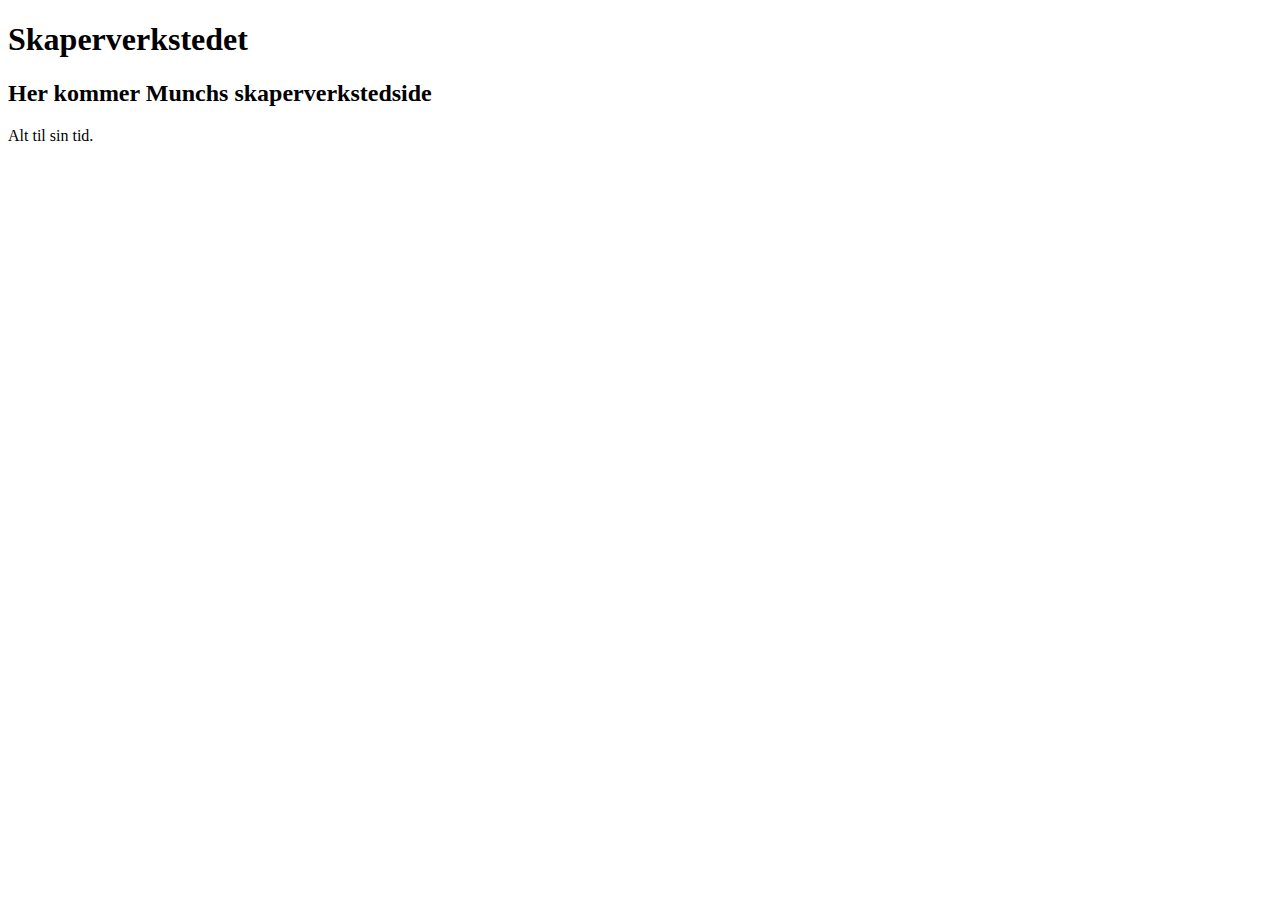
==== index.html @ 7d9f6070 "Minimal oppdatering." ====
<?xml version="1.0" encoding="utf-8"?>
<!DOCTYPE html PUBLIC "-//W3C//DTD XHTML 1.0 Strict//EN"
"http://www.w3.org/TR/xhtml1/DTD/xhtml1-strict.dtd">
<html xmlns="http://www.w3.org/1999/xhtml" lang="no" xml:lang="no">
<head>
<!-- 2019-11-04 Mon 08:31 -->
<meta http-equiv="Content-Type" content="text/html;charset=utf-8" />
<meta name="viewport" content="width=device-width, initial-scale=1" />
<title>Skaperverkstedet</title>
<meta name="generator" content="Org mode" />
<link rel="icon" type="image/x-icon" href="/favicon.ico">
<link rel="stylesheet" type="text/css" href="css/stylesheet.css">
<link href='https://fonts.googleapis.com/css?family=Open Sans' rel='stylesheet'>
<link href='https://fonts.googleapis.com/css?family=Source Code Pro' rel='stylesheet'>
<script type="text/javascript">
/*
@licstart  The following is the entire license notice for the
JavaScript code in this tag.

Copyright (C) 2012-2018 Free Software Foundation, Inc.

The JavaScript code in this tag is free software: you can
redistribute it and/or modify it under the terms of the GNU
General Public License (GNU GPL) as published by the Free Software
Foundation, either version 3 of the License, or (at your option)
any later version.  The code is distributed WITHOUT ANY WARRANTY;
without even the implied warranty of MERCHANTABILITY or FITNESS
FOR A PARTICULAR PURPOSE.  See the GNU GPL for more details.

As additional permission under GNU GPL version 3 section 7, you
may distribute non-source (e.g., minimized or compacted) forms of
that code without the copy of the GNU GPL normally required by
section 4, provided you include this license notice and a URL
through which recipients can access the Corresponding Source.


@licend  The above is the entire license notice
for the JavaScript code in this tag.
*/
<!--/*--><![CDATA[/*><!--*/
 function CodeHighlightOn(elem, id)
 {
   var target = document.getElementById(id);
   if(null != target) {
     elem.cacheClassElem = elem.className;
     elem.cacheClassTarget = target.className;
     target.className = "code-highlighted";
     elem.className   = "code-highlighted";
   }
 }
 function CodeHighlightOff(elem, id)
 {
   var target = document.getElementById(id);
   if(elem.cacheClassElem)
     elem.className = elem.cacheClassElem;
   if(elem.cacheClassTarget)
     target.className = elem.cacheClassTarget;
 }
/*]]>*///-->
</script>
</head>
<body>
<div id="content">
<h1 class="title">Skaperverkstedet</h1>
<div id="outline-container-orgeb3aad1" class="outline-2">
<h2 id="orgeb3aad1">Her kommer Munchs skaperverkstedside</h2>
<div class="outline-text-2" id="text-orgeb3aad1">
<p>
Alt til sin tid.
</p>
</div>
</div>
</div>
</body>
</html>
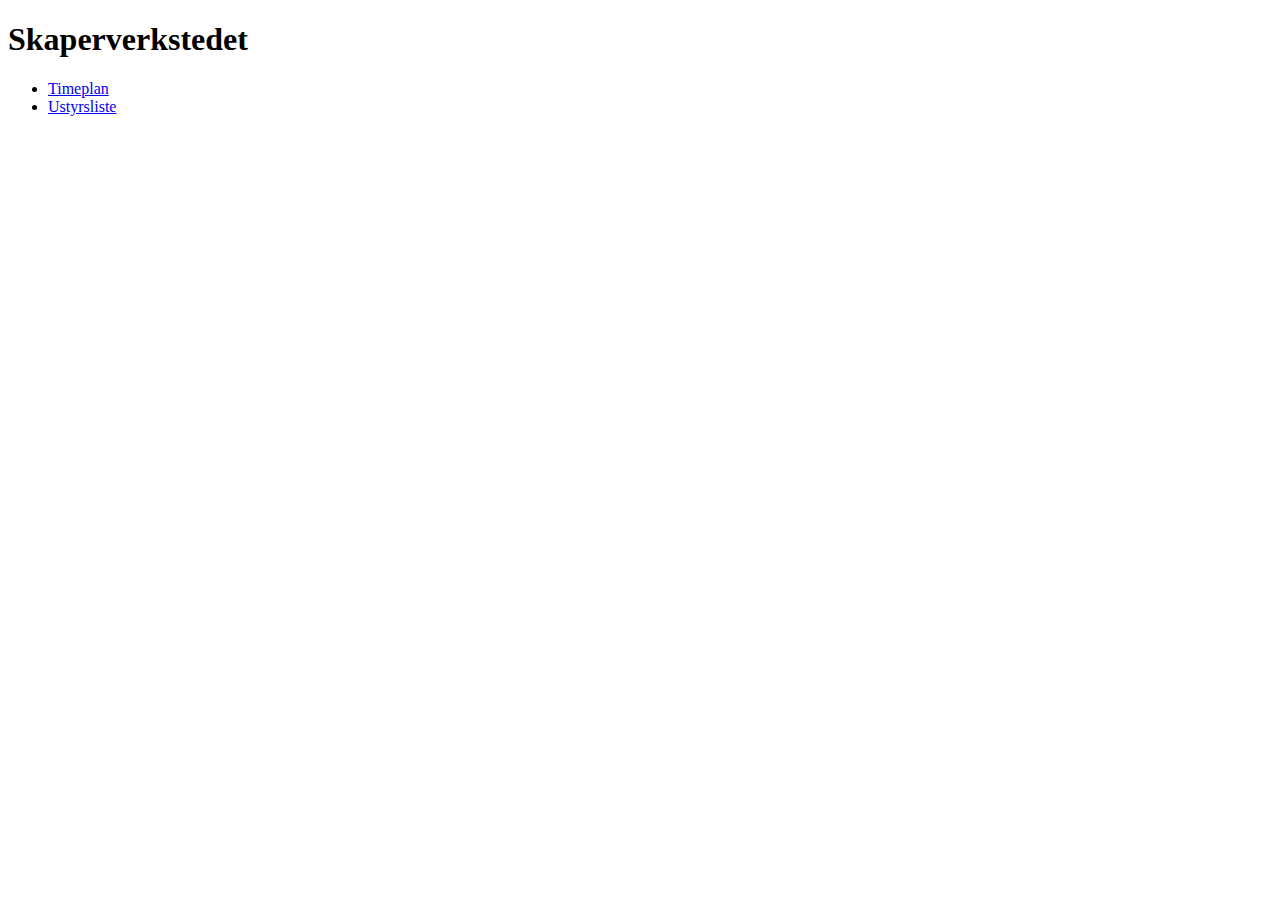
==== commit b1847bc5: "Index med lenker til sider." ====
--- a/index.html
+++ b/index.html
@@ -3,12 +3,12 @@
 "http://www.w3.org/TR/xhtml1/DTD/xhtml1-strict.dtd">
 <html xmlns="http://www.w3.org/1999/xhtml" lang="no" xml:lang="no">
 <head>
-<!-- 2019-11-04 Mon 08:31 -->
+<!-- 2019-11-04 Mon 08:44 -->
 <meta http-equiv="Content-Type" content="text/html;charset=utf-8" />
 <meta name="viewport" content="width=device-width, initial-scale=1" />
 <title>Skaperverkstedet</title>
 <meta name="generator" content="Org mode" />
-<link rel="icon" type="image/x-icon" href="/favicon.ico">
+<link rel="icon" type="image/x-icon" href="favicon.ico">
 <link rel="stylesheet" type="text/css" href="css/stylesheet.css">
 <link href='https://fonts.googleapis.com/css?family=Open Sans' rel='stylesheet'>
 <link href='https://fonts.googleapis.com/css?family=Source Code Pro' rel='stylesheet'>
@@ -62,14 +62,10 @@
 <body>
 <div id="content">
 <h1 class="title">Skaperverkstedet</h1>
-<div id="outline-container-orgeb3aad1" class="outline-2">
-<h2 id="orgeb3aad1">Her kommer Munchs skaperverkstedside</h2>
-<div class="outline-text-2" id="text-orgeb3aad1">
-<p>
-Alt til sin tid.
-</p>
-</div>
-</div>
+<ul class="org-ul">
+<li><a href="timeplan.html">Timeplan</a></li>
+<li><a href="utstyr.html">Ustyrsliste</a></li>
+</ul>
 </div>
 </body>
 </html>
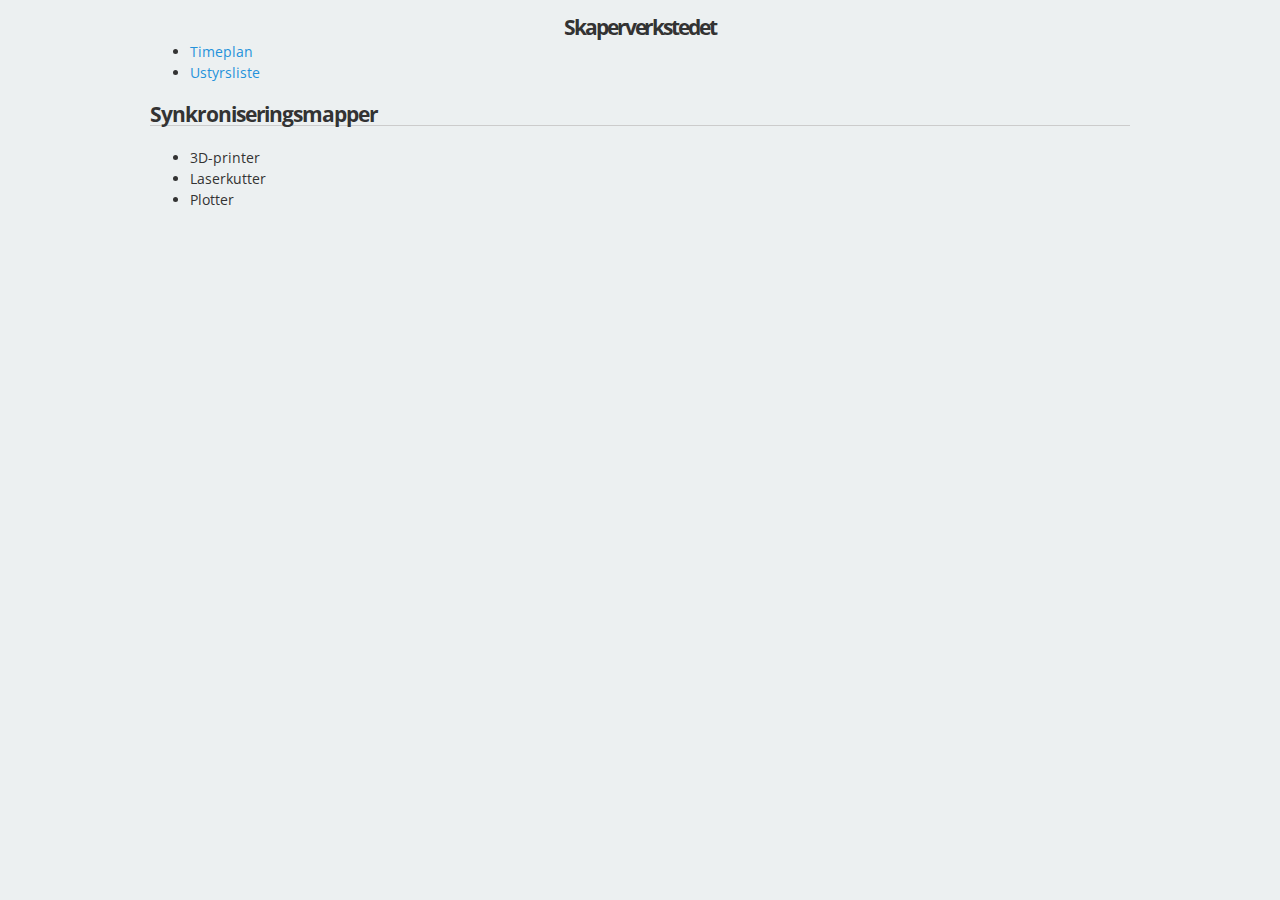
==== commit 90f7d972: "Lagt til stylesheet." ====
--- a/index.html
+++ b/index.html
@@ -3,13 +3,13 @@
 "http://www.w3.org/TR/xhtml1/DTD/xhtml1-strict.dtd">
 <html xmlns="http://www.w3.org/1999/xhtml" lang="no" xml:lang="no">
 <head>
-<!-- 2019-11-04 Mon 08:44 -->
+<!-- 2019-11-04 Mon 08:54 -->
 <meta http-equiv="Content-Type" content="text/html;charset=utf-8" />
 <meta name="viewport" content="width=device-width, initial-scale=1" />
 <title>Skaperverkstedet</title>
 <meta name="generator" content="Org mode" />
 <link rel="icon" type="image/x-icon" href="favicon.ico">
-<link rel="stylesheet" type="text/css" href="css/stylesheet.css">
+<link rel="stylesheet" type="text/css" href="stylesheet.css">
 <link href='https://fonts.googleapis.com/css?family=Open Sans' rel='stylesheet'>
 <link href='https://fonts.googleapis.com/css?family=Source Code Pro' rel='stylesheet'>
 <script type="text/javascript">
@@ -66,6 +66,17 @@
 <li><a href="timeplan.html">Timeplan</a></li>
 <li><a href="utstyr.html">Ustyrsliste</a></li>
 </ul>
+
+<div id="outline-container-orgb69b76d" class="outline-2">
+<h2 id="orgb69b76d">Synkroniseringsmapper</h2>
+<div class="outline-text-2" id="text-orgb69b76d">
+<ul class="org-ul">
+<li>3D-printer</li>
+<li>Laserkutter</li>
+<li>Plotter</li>
+</ul>
+</div>
+</div>
 </div>
 </body>
 </html>
--- a/stylesheet.css
+++ b/stylesheet.css
@@ -0,0 +1,2290 @@
+/* @group Fonts */
+h1, h2, h3, h4, h5, h6,
+h1 span, h2 span, h3 span, h4 span, h5 span, h6 span,
+h1 a, h2 a, h3 a, h4 a, h5 a, h6 a {
+    font-family: "Open Sans", Tahoma, Geneva, sans-serif;
+}
+
+p {
+    color: #2c3e50;n
+}
+pre  {
+    /* border-top: 1px solid #ccc; */
+    /* border-bottom: 1px solid #ccc; */
+    border: 1px solid #cdcdcd;
+    border-radius: 4px;
+    background-color: #ecf0f1;
+    padding: 11.5px;
+    font-family: "Source Code Pro",  monospace;
+    font-weight: 400;
+    width: 100%;
+    overflow: auto;
+    margin: 0 0 12px;
+    display: inline-block;
+    line-height: 1.0em;
+    text-align: left;
+    white-space: pre;
+}
+
+.DEFINITION {
+    border: 1px solid #486470;
+    border-radius: 4px;
+    background-color: #b5c1c5;
+    margin: 0 0 12px;
+    padding: 11.5px;
+}
+
+.NOTES {
+    border: 1px solid #ccc;
+    box-shadow: 3px 3px 3px #eee;
+    padding: 8pt;
+    overflow: auto;
+    /* margin: 1.2em; */
+    margin: auto;
+    align: center;
+    display: none;
+  }
+
+.LOESNING {
+    border-left: 6px solid #aaa;
+    background-color: #eee;
+    padding: 8pt;
+    max-width: 100%;
+}
+
+.task {
+    border-left: 6px solid #aaa;
+    background-color: #ccc;
+    padding: 8pt;
+    width: 100%;
+    overflow: auto;
+    text-align: left;
+    display: inline-block;
+    font-weight: bold;
+    margin-bottom: 0px !important;
+}
+
+
+div.loesning:before {
+    content: 'løsning';
+    font-weight: bold;
+}
+
+/* bruker '+' for å velge direkte påfølgende, se */
+/* https://stackoverflow.com/questions/10782054/what-does-the-tilde-squiggle-twiddle-css-selector-mean */
+input[type=checkbox]:checked + .LOESNING {
+   display: inline-block;
+}
+
+input[type=checkbox]:not(:checked) + .LOESNING {
+   display: none;
+}
+
+
+
+.task .src {
+    padding: 0pt;
+}
+
+code {
+    font-family: "Source Code Pro", monospace;
+    font-weight: bold;
+}
+
+#text-table-of-contents a {
+    font-family: "Open Sans";
+
+}
+/* @end */
++
+/* @group Baseline */
+body {
+    font-size: 14px;
+    line-height: 1.5em;
+    padding: 0;
+    margin: 0;
+    font-family: "Open Sans";
+}
+
+
+h1 {
+    margin: 0;
+    font-size: 1.6666666666666667em;
+    line-height: 0.9em;
+    margin-bottom: 0.9em;
+}
+h2 {
+    margin: 0;
+    font-size: 1.5em;
+    line-height: 1em;
+    margin-bottom: 1em;
+}
+h3 {
+    margin: 0;
+    font-size: 1.3333333333333333em;
+    line-height: 1.125em;
+    margin-bottom: 1.125em;
+}
+h4 {
+    margin: 0;
+    font-size: 1.1666666666666667em;
+    line-height: 1.2857142857142858em;
+    margin-bottom: 1.2857142857142858em;
+}
+
+p, ul, blockquote, td, th, label {
+    margin: 0;
+    font-size: 1em;
+    line-height: 1.5em;
+    margin-bottom: 1.5em;
+}
+
+blockquote {
+    margin: 3em;
+}
+
+ul {
+    list-style-type: disc;
+}
+
+p.small, #postamble {
+    margin: 0;
+    font-size: 0.8333333333333334em;
+    line-height: 1.8em;
+    margin-bottom: 1.8em;
+}
+table {
+    border-collapse: collapse;
+    margin-bottom: 1.5em;
+}
+/* @end */
+
+/* @group Layout */
+
+#content {
+    max-width: 70em;
+    margin-left: auto;
+    margin-right: auto;
+    padding: 8px;
+}
+
+
+#table-of-contents {
+    width: 15em;
+    float: left;
+    overflow: auto;
+}
+
+/* #main { */
+div.outline-2 {
+    max-width: 70em;
+    /* float: right; */
+    /* The lines below are useful if the "main" div isn't available and
+       div.outline-2 has to be used. */
+    position: relative;
+}
+
+#postamble {
+    clear: both;
+    text-align: center;
+}
+
+
+/* @end */
+
+/* @group Header */
+
+h1.title {
+    margin-top: 10px;
+    text-align: center;
+}
+
+h1.title {
+    font-size: 1.5em;
+    font-weight: bold;
+    letter-spacing: -0.1em;
+    margin-bottom: 0.2em;
+}
+
+
+/* @end */
++
+
+/* @group Lister */
+
+dl {
+  width: 100%;
+  overflow: hidden;
+  padding: 0;
+  margin: 0;
+}
+dt {
+  float: left;
+  width: 5%;
+  /* adjust the width; make sure the total of both is 100% */
+  padding: 0;
+}
+
+dt:after {
+    content: ")";
+}
+		 
+
+dd {
+  float: left;
+  width: 95%;
+  /* adjust the width; make sure the total of both is 100% */
+  /* background: #dd0 */
+  padding: 0;
+  margin: 0 0 1em 0;
+}
+
+/* @end */
++
+/* @group Org Keywords */
+
+
+.todo {
+    color: red;
+}
+
+.done {
+    color: green;
+}
+
+.tag {
+    color: gray;
+    text-transform: lowercase;
+    /* this will be obscured by the surrounding span tag, so blank everything. */
+    background: #fff;
+    border: none;
+	/* position: relative;
+	text-align: right;
+	right: 1em; */
+}
+
+.timestamp {
+}
+
+.timestamp-kwd  {
+	/* keyword associated with a time stamp, like scheduled */
+}
+
+.target {
+	/* target for links */
+}
+
+
+/* @end */
++
+/* @group table of contents */
+
+#table-of-contents h2 {
+	letter-spacing: -0.1em;
+}
+
+#table-of-contents ul,
+#table-of-contents ol {
+    padding-left: 1em;
+}
+
+/* @end */
++
+/* @group outline level 2 */
+
+.outline-2 h2 {
+    /* background: #6699ff; */
+    border-bottom: 1px solid #ccc;
+}
+
+.outline-2 h2, .outline-2 h3 {
+    letter-spacing: -0.05em;
+}
+
+.outline-2 {
+    padding: 0px;
+    margin-top: 10px;
+	/* margin-bottom: 10px; */
+	/* border-top: 1px solid #ccc; */
+}
+
+/* @end */
++
+
+td {
+	border: 1px solid #ccc;
+}
+
+.org-right {
+    text-align: right;
+} 
+
+
+/* h1 span, h2 span, h3 span, h4 span, h5 span, h6 span { */
+/*     background-color: #eee; */
+/*     padding: 2px; */
+/*     border: 1px solid #eee; */
+/* } */
+
+span.tag:before {
+    content: 'emner: ';
+}
+
+/* span:not(.tag):before { */
+/*     content: '('; */
+/* } */
+/* span:not(.tag):after { */
+/*     content: ')'; */
+/* } */
+
+.outline-1, .outline-2, .outline-3, .outline-4, .outline-5, .outline-6 {
+    margin-left: 0em;
+}
+
+a {
+    text-decoration: none;
+    color: #2492db;
+}
+
+a:hover {
+    border-bottom: 1px dotted #2492db;
+}
+
+#postamble p {
+    margin: 0px;
+}
+
++
+
+
+/*********************************************************************************/
+/* popup-vindu									 */
+/* det følgende er hentet fra https://www.w3schools.com/howto/howto_js_popup.asp */
+/*********************************************************************************/
+
+/* popup container */
+.popup {
+    position: relative;
+    cursor: pointer;
+    border-bottom: 1px dashed #555;
+    display: inline-block;
+}
+
+
+/* the actual popup (appears on top) */
+.popup .popuptext {
+    visibility: hidden;
+    width: 160px;
+    background-color: #555;
+    color: #fff;
+    text-align: center;
+    border-radius: 6px;
+    padding: 8px 0;
+    position: absolute;
+    z-index: 1;
+    bottom: 125%;
+    left: 50%;
+    margin-left: -80px;
+}
+
+/* popup arrow */
+.popup .popuptext::after {
+    content: "";
+    position: absolute;
+    top: 100%;
+    left: 50%;
+    margin-left: -5px;
+    border-width: 5px;
+    border-style: solid;
+    border-color: #555 transparent transparent transparent;
+}
+
+/* toggle this class when clicking on the popup container (hide and show the popup) */
+.popup .show {
+    visibility: visible;
+    -webkit-animation: fadein 1s;
+    animation: fadein 1s
+}
+
+/* add animation (fade in the popup) */
+@-webkit-keyframes fadein {
+    from {opacity: 0;} 
+    to {opacity: 1;}
+}
+
+@keyframes fadein {
+    from {opacity: 0;}
+    to {opacity:1 ;}
+}
++
+/* foreslått css for inputfelt */
+
+/* #txt { */
+/*     border:none; */
+/*     outline:none; */
+/* } */
+/* label[for="txt"] { */
+/*     border:solid 1px #d5d5d5; */
+/*     padding: 0 0 0 5px; */
+/* } */
+
++
+body {
+    color: #333333;
+    background-color: #ecf0f1;
+}
+.org-bold {
+    /* bold */
+    font-weight: bold;
+}
+.org-bold-italic {
+    /* bold-italic */
+    font-weight: bold;
+    font-style: italic;
+}
+.org-border {
+}
+.org-buffer-menu-buffer {
+    /* buffer-menu-buffer */
+    font-weight: bold;
+}
+.org-builtin {
+    /* font-lock-builtin-face */
+    color: #333333;
+    font-weight: bold;
+}
+.org-button {
+    /* button */
+    color: #3a5fcd;
+    text-decoration: underline;
+}
+.org-c-annotation {
+    /* c-annotation-face */
+    color: #333333;
+    font-weight: bold;
+}
+.org-calc-nonselected {
+    /* calc-nonselected-face */
+    color: #7f7f7f;
+    font-style: italic;
+}
+.org-calc-selected {
+    /* calc-selected-face */
+    font-weight: bold;
+}
+.org-calendar-month-header {
+    /* calendar-month-header */
+    color: #333333;
+    font-weight: bold;
+}
+.org-calendar-today {
+    /* calendar-today */
+    text-decoration: underline;
+}
+.org-calendar-weekday-header {
+    /* calendar-weekday-header */
+    color: #333333;
+    font-weight: bold;
+}
+.org-calendar-weekend-header {
+    /* calendar-weekend-header */
+    color: #7f7f7f;
+}
+.org-change-log-acknowledgment {
+    /* change-log-acknowledgment */
+    color: #7f7f7f;
+}
+.org-change-log-conditionals {
+    /* change-log-conditionals */
+    color: #333333;
+}
+.org-change-log-date {
+    /* change-log-date */
+    color: #666666;
+}
+.org-change-log-email {
+    /* change-log-email */
+    color: #333333;
+}
+.org-change-log-file {
+    /* change-log-file */
+    color: #333333;
+    font-weight: bold;
+}
+.org-change-log-function {
+    /* change-log-function */
+    color: #333333;
+}
+.org-change-log-list {
+    /* change-log-list */
+    color: #333333;
+    font-weight: bold;
+}
+.org-change-log-name {
+    /* change-log-name */
+    color: #333333;
+    font-weight: bold;
+}
+.org-comint-highlight-input {
+    /* comint-highlight-input */
+    font-weight: bold;
+}
+.org-comint-highlight-prompt {
+    /* comint-highlight-prompt */
+    color: #000000;
+    font-weight: bold;
+}
+.org-comment {
+    /* font-lock-comment-face */
+    color: #7f7f7f;
+}
+.org-comment-delimiter {
+    /* font-lock-comment-delimiter-face */
+    color: #d9d9d9;
+}
+.org-company-echo {
+}
+.org-company-echo-common {
+    /* company-echo-common */
+    background-color: #8b1a1a;
+}
+.org-company-preview-common {
+    /* company-preview-common */
+    color: #8b0000;
+}
+.org-company-preview-search {
+    /* company-preview-search */
+    color: #8b0000;
+}
+.org-company-scrollbar-bg {
+    /* company-scrollbar-bg */
+    background-color: #f5deb3;
+}
+.org-company-scrollbar-fg {
+    /* company-scrollbar-fg */
+    background-color: #8b0000;
+}
+.org-company-template-field {
+    /* company-template-field */
+    color: #000000;
+    background-color: #ffa500;
+}
+.org-company-tooltip {
+    /* company-tooltip */
+    color: #000000;
+    background-color: #fff8dc;
+}
+.org-company-tooltip-annotation {
+    /* company-tooltip-annotation */
+    color: #8b1a1a;
+}
+.org-company-tooltip-annotation-selection {
+    /* company-tooltip-annotation-selection */
+    color: #8b1a1a;
+}
+.org-company-tooltip-common {
+    /* company-tooltip-common */
+    color: #8b0000;
+}
+.org-company-tooltip-common-selection {
+    /* company-tooltip-common-selection */
+    color: #8b0000;
+}
+.org-company-tooltip-mouse {
+    /* company-tooltip-mouse */
+    background-color: #b4eeb4;
+}
+.org-company-tooltip-search {
+    /* company-tooltip-search */
+    background-color: #b4eeb4;
+}
+.org-company-tooltip-search-selection {
+    /* company-tooltip-search-selection */
+    background-color: #b4eeb4;
+}
+.org-company-tooltip-selection {
+    /* company-tooltip-selection */
+    background-color: #add8e6;
+}
+.org-compilation-column-number {
+    /* compilation-column-number */
+    color: #7f7f7f;
+}
+.org-compilation-error {
+    /* compilation-error */
+    color: #ff0000;
+    font-weight: bold;
+}
+.org-compilation-info {
+    /* compilation-info */
+    color: #228b22;
+    font-weight: bold;
+}
+.org-compilation-line-number {
+    /* compilation-line-number */
+    color: #333333;
+    font-weight: bold;
+}
+.org-compilation-mode-line-exit {
+    /* compilation-mode-line-exit */
+    color: #228b22;
+    font-weight: bold;
+}
+.org-compilation-mode-line-fail {
+    /* compilation-mode-line-fail */
+    color: #ff0000;
+    font-weight: bold;
+}
+.org-compilation-mode-line-run {
+    /* compilation-mode-line-run */
+    color: #ff8c00;
+    font-weight: bold;
+}
+.org-compilation-warning {
+    /* compilation-warning */
+    color: #ff8c00;
+    font-weight: bold;
+}
+.org-completions-annotations {
+    /* completions-annotations */
+    font-style: italic;
+}
+.org-completions-common-part {
+}
+.org-completions-first-difference {
+    /* completions-first-difference */
+    font-weight: bold;
+}
+.org-constant {
+    /* font-lock-constant-face */
+    color: #333333;
+    font-weight: bold;
+}
+.org-css-property {
+    /* css-property */
+    color: #333333;
+}
+.org-css-selector {
+    /* css-selector */
+    color: #333333;
+    font-weight: bold;
+}
+.org-ctblXface-cell-select {
+    /* ctbl:face-cell-select */
+    background-color: #ffe4e1;
+}
+.org-ctblXface-continue-bar {
+    /* ctbl:face-continue-bar */
+    background-color: #fdf5e6;
+}
+.org-ctblXface-row-select {
+    /* ctbl:face-row-select */
+    background-color: #f5f5f5;
+}
+.org-cursor {
+    /* cursor */
+    background-color: #000000;
+}
+.org-custom-button {
+    /* custom-button */
+    color: #000000;
+    background-color: #d3d3d3;
+}
+.org-custom-button-mouse {
+    /* custom-button-mouse */
+    color: #000000;
+    background-color: #e5e5e5;
+}
+.org-custom-button-pressed {
+    /* custom-button-pressed */
+    color: #000000;
+    background-color: #d3d3d3;
+}
+.org-custom-button-pressed-unraised {
+    /* custom-button-pressed-unraised */
+    color: #8b008b;
+    text-decoration: underline;
+}
+.org-custom-button-unraised {
+    /* custom-button-unraised */
+    text-decoration: underline;
+}
+.org-custom-changed {
+    /* custom-changed */
+    color: #ffffff;
+    background-color: #0000ff;
+}
+.org-custom-comment {
+    /* custom-comment */
+    background-color: #d9d9d9;
+}
+.org-custom-comment-tag {
+    /* custom-comment-tag */
+    color: #00008b;
+}
+.org-custom-documentation {
+}
+.org-custom-face-tag {
+    /* custom-face-tag */
+    color: #0000ff;
+    font-weight: bold;
+}
+.org-custom-group-subtitle {
+    /* custom-group-subtitle */
+    font-weight: bold;
+}
+.org-custom-group-tag {
+    /* custom-group-tag */
+    color: #0000ff;
+    font-weight: bold;
+}
+.org-custom-group-tag-1 {
+    /* custom-group-tag-1 */
+    color: #ff0000;
+    font-weight: bold;
+}
+.org-custom-invalid {
+    /* custom-invalid */
+    color: #ffff00;
+    background-color: #ff0000;
+}
+.org-custom-link {
+    /* custom-link */
+    color: #3a5fcd;
+    text-decoration: underline;
+}
+.org-custom-modified {
+    /* custom-modified */
+    color: #ffffff;
+    background-color: #0000ff;
+}
+.org-custom-rogue {
+    /* custom-rogue */
+    color: #ffc0cb;
+    background-color: #000000;
+}
+.org-custom-saved {
+    /* custom-saved */
+    text-decoration: underline;
+}
+.org-custom-set {
+    /* custom-set */
+    color: #0000ff;
+    background-color: #ffffff;
+}
+.org-custom-state {
+    /* custom-state */
+    color: #006400;
+}
+.org-custom-themed {
+    /* custom-themed */
+    color: #ffffff;
+    background-color: #0000ff;
+}
+.org-custom-variable-button {
+    /* custom-variable-button */
+    font-weight: bold;
+    text-decoration: underline;
+}
+.org-custom-variable-tag {
+    /* custom-variable-tag */
+    color: #0000ff;
+    font-weight: bold;
+}
+.org-custom-visibility {
+}
+.org-diary {
+    /* diary */
+    color: #ff0000;
+}
+.org-diff-added {
+    /* diff-added */
+    background-color: #ddffdd;
+}
+.org-diff-changed {
+}
+.org-diff-context {
+    /* diff-context */
+    color: #333333;
+}
+.org-diff-file-header {
+    /* diff-file-header */
+    background-color: #b3b3b3;
+    font-weight: bold;
+}
+.org-diff-function {
+    /* diff-function */
+    background-color: #cccccc;
+}
+.org-diff-header {
+    /* diff-header */
+    background-color: #cccccc;
+}
+.org-diff-hunk-header {
+    /* diff-hunk-header */
+    background-color: #cccccc;
+}
+.org-diff-index {
+    /* diff-index */
+    background-color: #b3b3b3;
+    font-weight: bold;
+}
+.org-diff-indicator-added {
+    /* diff-indicator-added */
+    background-color: #ddffdd;
+}
+.org-diff-indicator-changed {
+}
+.org-diff-indicator-removed {
+    /* diff-indicator-removed */
+    background-color: #ffdddd;
+}
+.org-diff-nonexistent {
+    /* diff-nonexistent */
+    background-color: #b3b3b3;
+    font-weight: bold;
+}
+.org-diff-refine-added {
+    /* diff-refine-added */
+    background-color: #aaffaa;
+}
+.org-diff-refine-changed {
+    /* diff-refine-changed */
+    background-color: #ffff55;
+}
+.org-diff-refine-removed {
+    /* diff-refine-removed */
+    background-color: #ffbbbb;
+}
+.org-diff-removed {
+    /* diff-removed */
+    background-color: #ffdddd;
+}
+.org-dired-directory {
+    /* dired-directory */
+    color: #333333;
+    font-weight: bold;
+}
+.org-dired-flagged {
+    /* dired-flagged */
+    color: #ff0000;
+    font-weight: bold;
+}
+.org-dired-header {
+    /* dired-header */
+    color: #333333;
+    font-style: italic;
+}
+.org-dired-ignored {
+    /* dired-ignored */
+    color: #7f7f7f;
+}
+.org-dired-mark {
+    /* dired-mark */
+    color: #333333;
+    font-weight: bold;
+}
+.org-dired-marked {
+    /* dired-marked */
+    color: #ff8c00;
+    font-weight: bold;
+}
+.org-dired-perm-write {
+    /* dired-perm-write */
+    color: #333333;
+    background-color: #ffffff;
+}
+.org-dired-symlink {
+    /* dired-symlink */
+    color: #333333;
+    font-weight: bold;
+}
+.org-dired-warning {
+    /* dired-warning */
+    color: #ff0000;
+    font-weight: bold;
+}
+.org-eldoc-highlight-function-argument {
+    /* eldoc-highlight-function-argument */
+    font-weight: bold;
+}
+.org-epcXface-title {
+    /* epc:face-title */
+    color: #6c7b8b;
+    background-color: #e5e5e5;
+    font-weight: bold;
+}
+.org-error {
+    /* error */
+    color: #ff0000;
+    font-weight: bold;
+}
+.org-escape-glyph {
+    /* escape-glyph */
+    color: #a52a2a;
+}
+.org-ffap {
+    /* ffap */
+    background-color: #b4eeb4;
+}
+.org-file-name-shadow {
+    /* file-name-shadow */
+    color: #7f7f7f;
+}
+.org-fixed-pitch {
+}
+.org-fringe {
+    /* fringe */
+    background-color: #f2f2f2;
+}
+.org-function-name {
+    /* font-lock-function-name-face */
+    color: #333333;
+    font-weight: bold;
+}
+.org-glyphless-char {
+    /* glyphless-char */
+    font-size: 60%;
+}
+.org-gnus-group-mail-1 {
+    /* gnus-group-mail-1 */
+    color: #cd1076;
+    font-weight: bold;
+}
+.org-gnus-group-mail-1-empty {
+    /* gnus-group-mail-1-empty */
+    color: #cd1076;
+}
+.org-gnus-group-mail-2 {
+    /* gnus-group-mail-2 */
+    color: #cd6090;
+    font-weight: bold;
+}
+.org-gnus-group-mail-2-empty {
+    /* gnus-group-mail-2-empty */
+    color: #cd6090;
+}
+.org-gnus-group-mail-3 {
+    /* gnus-group-mail-3 */
+    color: #8b008b;
+    font-weight: bold;
+}
+.org-gnus-group-mail-3-empty {
+    /* gnus-group-mail-3-empty */
+    color: #8b008b;
+}
+.org-gnus-group-mail-low {
+    /* gnus-group-mail-low */
+    color: #8b0a50;
+    font-weight: bold;
+}
+.org-gnus-group-mail-low-empty {
+    /* gnus-group-mail-low-empty */
+    color: #8b0a50;
+}
+.org-gnus-group-news-1 {
+    /* gnus-group-news-1 */
+    color: #228b22;
+    font-weight: bold;
+}
+.org-gnus-group-news-1-empty {
+    /* gnus-group-news-1-empty */
+    color: #228b22;
+}
+.org-gnus-group-news-2 {
+    /* gnus-group-news-2 */
+    color: #53868b;
+    font-weight: bold;
+}
+.org-gnus-group-news-2-empty {
+    /* gnus-group-news-2-empty */
+    color: #53868b;
+}
+.org-gnus-group-news-3 {
+    /* gnus-group-news-3 */
+    font-weight: bold;
+}
+.org-gnus-group-news-3-empty {
+}
+.org-gnus-group-news-4 {
+    /* gnus-group-news-4 */
+    font-weight: bold;
+}
+.org-gnus-group-news-4-empty {
+}
+.org-gnus-group-news-5 {
+    /* gnus-group-news-5 */
+    font-weight: bold;
+}
+.org-gnus-group-news-5-empty {
+}
+.org-gnus-group-news-6 {
+    /* gnus-group-news-6 */
+    font-weight: bold;
+}
+.org-gnus-group-news-6-empty {
+}
+.org-gnus-group-news-low {
+    /* gnus-group-news-low */
+    color: #006400;
+    font-weight: bold;
+}
+.org-gnus-group-news-low-empty {
+    /* gnus-group-news-low-empty */
+    color: #006400;
+}
+.org-gnus-splash {
+    /* gnus-splash */
+    color: #888888;
+}
+.org-gnus-summary-cancelled {
+    /* gnus-summary-cancelled */
+    color: #ffff00;
+    background-color: #000000;
+}
+.org-gnus-summary-high-ancient {
+    /* gnus-summary-high-ancient */
+    color: #4169e1;
+    font-weight: bold;
+}
+.org-gnus-summary-high-read {
+    /* gnus-summary-high-read */
+    color: #006400;
+    font-weight: bold;
+}
+.org-gnus-summary-high-ticked {
+    /* gnus-summary-high-ticked */
+    color: #b22222;
+    font-weight: bold;
+}
+.org-gnus-summary-high-undownloaded {
+    /* gnus-summary-high-undownloaded */
+    color: #008b8b;
+    font-weight: bold;
+}
+.org-gnus-summary-high-unread {
+    /* gnus-summary-high-unread */
+    font-weight: bold;
+}
+.org-gnus-summary-low-ancient {
+    /* gnus-summary-low-ancient */
+    color: #4169e1;
+    font-style: italic;
+}
+.org-gnus-summary-low-read {
+    /* gnus-summary-low-read */
+    color: #006400;
+    font-style: italic;
+}
+.org-gnus-summary-low-ticked {
+    /* gnus-summary-low-ticked */
+    color: #b22222;
+    font-style: italic;
+}
+.org-gnus-summary-low-undownloaded {
+    /* gnus-summary-low-undownloaded */
+    color: #008b8b;
+    font-style: italic;
+}
+.org-gnus-summary-low-unread {
+    /* gnus-summary-low-unread */
+    font-style: italic;
+}
+.org-gnus-summary-normal-ancient {
+    /* gnus-summary-normal-ancient */
+    color: #4169e1;
+}
+.org-gnus-summary-normal-read {
+    /* gnus-summary-normal-read */
+    color: #006400;
+}
+.org-gnus-summary-normal-ticked {
+    /* gnus-summary-normal-ticked */
+    color: #b22222;
+}
+.org-gnus-summary-normal-undownloaded {
+    /* gnus-summary-normal-undownloaded */
+    color: #008b8b;
+}
+.org-gnus-summary-normal-unread {
+}
+.org-gnus-summary-selected {
+    /* gnus-summary-selected */
+    text-decoration: underline;
+}
+.org-header-line {
+    /* header-line */
+    color: #333333;
+    background-color: #e5e5e5;
+    text-decoration: overline;
+}
+.org-help-argument-name {
+    /* help-argument-name */
+    font-style: italic;
+}
+.org-highlight {
+    /* highlight */
+    background-color: #b4eeb4;
+}
+.org-holiday {
+    /* holiday */
+    background-color: #ffc0cb;
+}
+.org-ido-first-match {
+    /* ido-first-match */
+    font-weight: bold;
+}
+.org-ido-incomplete-regexp {
+    /* ido-incomplete-regexp */
+    color: #ff0000;
+    font-weight: bold;
+}
+.org-ido-indicator {
+    /* ido-indicator */
+    color: #ffff00;
+    background-color: #ff0000;
+}
+.org-ido-only-match {
+    /* ido-only-match */
+    color: #333333;
+    font-weight: bold;
+}
+.org-ido-subdir {
+    /* ido-subdir */
+    color: #333333;
+    font-weight: bold;
+}
+.org-ido-virtual {
+    /* ido-virtual */
+    color: #333333;
+    font-weight: bold;
+}
+.org-info-header-node {
+    /* info-header-node */
+    color: #a52a2a;
+    font-weight: bold;
+    font-style: italic;
+}
+.org-info-header-xref {
+    /* info-header-xref */
+    color: #3a5fcd;
+    text-decoration: underline;
+}
+.org-info-index-match {
+    /* info-index-match */
+    background-color: #ffff00;
+}
+.org-info-menu-header {
+    /* info-menu-header */
+    font-weight: bold;
+}
+.org-info-menu-star {
+    /* info-menu-star */
+    color: #ff0000;
+}
+.org-info-node {
+    /* info-node */
+    color: #a52a2a;
+    font-weight: bold;
+    font-style: italic;
+}
+.org-info-quoted {
+}
+.org-info-title-1 {
+    /* info-title-1 */
+    font-size: 172%;
+    font-weight: bold;
+}
+.org-info-title-2 {
+    /* info-title-2 */
+    font-size: 144%;
+    font-weight: bold;
+}
+.org-info-title-3 {
+    /* info-title-3 */
+    font-size: 120%;
+    font-weight: bold;
+}
+.org-info-title-4 {
+    /* info-title-4 */
+    font-weight: bold;
+}
+.org-info-xref {
+    /* info-xref */
+    color: #3a5fcd;
+    text-decoration: underline;
+}
+.org-isearch {
+    /* isearch */
+    color: #333333;
+    background-color: #e5e5e5;
+}
+.org-isearch-fail {
+    /* isearch-fail */
+    color: #ff0000;
+    font-weight: bold;
+}
+.org-italic {
+    /* italic */
+    font-style: italic;
+}
+.org-jediXhighlight-function-argument {
+    /* jedi:highlight-function-argument */
+    font-weight: bold;
+}
+.org-keyword {
+    /* font-lock-keyword-face */
+    color: #333333;
+    font-weight: bold;
+}
+.org-lazy-highlight {
+    /* lazy-highlight */
+    color: #333333;
+    background-color: #e5e5e5;
+}
+.org-link {
+    /* link */
+    color: #3a5fcd;
+    text-decoration: underline;
+}
+.org-link-visited {
+    /* link-visited */
+    color: #8b008b;
+    text-decoration: underline;
+}
+.org-log-edit-header {
+    /* log-edit-header */
+    color: #333333;
+    font-weight: bold;
+}
+.org-log-edit-summary {
+    /* log-edit-summary */
+    color: #333333;
+    font-weight: bold;
+}
+.org-log-edit-unknown-header {
+    /* log-edit-unknown-header */
+    color: #7f7f7f;
+}
+.org-magit-section-heading {
+    /* magit-section-heading */
+    color: #8b6508;
+    font-weight: bold;
+}
+.org-magit-section-heading-selection {
+    /* magit-section-heading-selection */
+    color: #8b4c39;
+}
+.org-magit-section-highlight {
+    /* magit-section-highlight */
+    background-color: #f2f2f2;
+}
+.org-magit-section-secondary-heading {
+    /* magit-section-secondary-heading */
+    font-weight: bold;
+}
+.org-match {
+    /* match */
+    background-color: #ffff00;
+}
+.org-menu {
+}
+.org-message-cited-text {
+    /* message-cited-text */
+    color: #ff0000;
+}
+.org-message-header-cc {
+    /* message-header-cc */
+    color: #191970;
+}
+.org-message-header-name {
+    /* message-header-name */
+    color: #6495ed;
+}
+.org-message-header-newsgroups {
+    /* message-header-newsgroups */
+    color: #00008b;
+    font-weight: bold;
+    font-style: italic;
+}
+.org-message-header-other {
+    /* message-header-other */
+    color: #4682b4;
+}
+.org-message-header-subject {
+    /* message-header-subject */
+    color: #000080;
+    font-weight: bold;
+}
+.org-message-header-to {
+    /* message-header-to */
+    color: #191970;
+    font-weight: bold;
+}
+.org-message-header-xheader {
+    /* message-header-xheader */
+    color: #0000ff;
+}
+.org-message-mml {
+    /* message-mml */
+    color: #228b22;
+}
+.org-message-separator {
+    /* message-separator */
+    color: #a52a2a;
+}
+.org-minibuffer-prompt {
+    /* minibuffer-prompt */
+    color: #000000;
+    font-weight: bold;
+}
+.org-mm-command-output {
+    /* mm-command-output */
+    color: #cd0000;
+}
+.org-mode-line {
+    /* mode-line */
+    color: #333333;
+    background-color: #f2f2f2;
+    text-decoration: overline;
+}
+.org-mode-line-buffer-id {
+    /* mode-line-buffer-id */
+    font-weight: bold;
+}
+.org-mode-line-buffer-id-inactive {
+    /* mode-line-buffer-id-inactive */
+    font-weight: bold;
+}
+.org-mode-line-emphasis {
+    /* mode-line-emphasis */
+    font-weight: bold;
+}
+.org-mode-line-highlight {
+}
+.org-mode-line-inactive {
+    /* mode-line-inactive */
+    color: #7f7f7f;
+    background-color: #ffffff;
+    text-decoration: overline;
+}
+.org-mouse {
+}
+.org-negation-char {
+}
+.org-next-error {
+    /* next-error */
+    background-color: #e5e5e5;
+}
+.org-nobreak-space {
+    /* nobreak-space */
+    color: #a52a2a;
+    text-decoration: underline;
+}
+.org-org-agenda-calendar-event {
+    /* org-agenda-calendar-event */
+    color: #333333;
+    background-color: #ffffff;
+}
+.org-org-agenda-calendar-sexp {
+    /* org-agenda-calendar-sexp */
+    color: #333333;
+    background-color: #ffffff;
+}
+.org-org-agenda-clocking {
+    /* org-agenda-clocking */
+    background-color: #e5e5e5;
+}
+.org-org-agenda-column-dateline {
+    /* org-agenda-column-dateline */
+    background-color: #e5e5e5;
+}
+.org-org-agenda-current-time {
+    /* org-agenda-current-time */
+    color: #b8860b;
+}
+.org-org-agenda-date {
+    /* org-agenda-date */
+    color: #0000ff;
+}
+.org-org-agenda-date-today {
+    /* org-agenda-date-today */
+    color: #0000ff;
+    font-weight: bold;
+    font-style: italic;
+}
+.org-org-agenda-date-weekend {
+    /* org-agenda-date-weekend */
+    color: #0000ff;
+    font-weight: bold;
+}
+.org-org-agenda-diary {
+    /* org-agenda-diary */
+    color: #333333;
+    background-color: #ffffff;
+}
+.org-org-agenda-dimmed-todo {
+    /* org-agenda-dimmed-todo-face */
+    color: #7f7f7f;
+}
+.org-org-agenda-done {
+    /* org-agenda-done */
+    color: #228b22;
+}
+.org-org-agenda-filter-category {
+    /* org-agenda-filter-category */
+    color: #333333;
+    background-color: #f2f2f2;
+    text-decoration: overline;
+}
+.org-org-agenda-filter-effort {
+    /* org-agenda-filter-effort */
+    color: #333333;
+    background-color: #f2f2f2;
+    text-decoration: overline;
+}
+.org-org-agenda-filter-regexp {
+    /* org-agenda-filter-regexp */
+    color: #333333;
+    background-color: #f2f2f2;
+    text-decoration: overline;
+}
+.org-org-agenda-filter-tags {
+    /* org-agenda-filter-tags */
+    color: #333333;
+    background-color: #f2f2f2;
+    text-decoration: overline;
+}
+.org-org-agenda-restriction-lock {
+    /* org-agenda-restriction-lock */
+    background-color: #eeeeee;
+}
+.org-org-agenda-structure {
+    /* org-agenda-structure */
+    color: #0000ff;
+}
+.org-org-archived {
+    /* org-archived */
+    color: #7f7f7f;
+}
+.org-org-block {
+    /* org-block */
+    background-color: #fafafa;
+}
+.org-org-block-begin-line {
+    /* org-block-begin-line */
+    color: #d9d9d9;
+    background-color: #fafafa;
+    font-weight: bold;
+}
+.org-org-block-end-line {
+    /* org-block-end-line */
+    color: #d9d9d9;
+    background-color: #fafafa;
+    font-weight: bold;
+}
+.org-org-checkbox {
+    /* org-checkbox */
+    font-weight: bold;
+}
+.org-org-checkbox-statistics-done {
+    /* org-checkbox-statistics-done */
+    color: #333333;
+    background-color: #e5e5e5;
+    font-weight: bold;
+}
+.org-org-checkbox-statistics-todo {
+    /* org-checkbox-statistics-todo */
+    color: #333333;
+    background-color: #e5e5e5;
+    font-weight: bold;
+}
+.org-org-clock-overlay {
+    /* org-clock-overlay */
+    color: #000000;
+    background-color: #d3d3d3;
+}
+.org-org-code {
+    /* org-code */
+    background-color: #fafafa;
+}
+.org-org-column {
+    /* org-column */
+    background-color: #e5e5e5;
+}
+.org-org-column-title {
+    /* org-column-title */
+    background-color: #e5e5e5;
+    font-weight: bold;
+    text-decoration: underline;
+}
+.org-org-date {
+    /* org-date */
+    background-color: #fafafa;
+    text-decoration: underline;
+}
+.org-org-date-selected {
+    /* org-date-selected */
+    color: #ff0000;
+}
+.org-org-default {
+    /* org-default */
+    color: #333333;
+    background-color: #ffffff;
+}
+.org-org-document-info {
+    /* org-document-info */
+    color: #191970;
+}
+.org-org-document-info-keyword {
+    /* org-document-info-keyword */
+    color: #7f7f7f;
+}
+.org-org-document-title {
+    /* org-document-title */
+    color: #333333;
+}
+.org-org-done {
+    /* org-done */
+    color: #333333;
+    background-color: #e5e5e5;
+    font-weight: bold;
+}
+.org-org-drawer {
+    /* org-drawer */
+    color: #0000ff;
+}
+.org-org-ellipsis {
+    /* org-ellipsis */
+    color: #b8860b;
+    text-decoration: underline;
+}
+.org-org-footnote {
+    /* org-footnote */
+    color: #a020f0;
+    text-decoration: underline;
+}
+.org-org-formula {
+    /* org-formula */
+    color: #b22222;
+}
+.org-org-habit-alert {
+    /* org-habit-alert-face */
+    background-color: #f5f946;
+}
+.org-org-habit-alert-future {
+    /* org-habit-alert-future-face */
+    background-color: #fafca9;
+}
+.org-org-habit-clear {
+    /* org-habit-clear-face */
+    background-color: #8270f9;
+}
+.org-org-habit-clear-future {
+    /* org-habit-clear-future-face */
+    background-color: #d6e4fc;
+}
+.org-org-habit-overdue {
+    /* org-habit-overdue-face */
+    background-color: #f9372d;
+}
+.org-org-habit-overdue-future {
+    /* org-habit-overdue-future-face */
+    background-color: #fc9590;
+}
+.org-org-habit-ready {
+    /* org-habit-ready-face */
+    background-color: #4df946;
+}
+.org-org-habit-ready-future {
+    /* org-habit-ready-future-face */
+    background-color: #acfca9;
+}
+.org-org-headline-done {
+    /* org-headline-done */
+    color: #bc8f8f;
+}
+.org-org-hide {
+    /* org-hide */
+    color: #ffffff;
+}
+.org-org-indent {
+    /* org-indent */
+    color: #ffffff;
+}
+.org-org-latex-and-related {
+    /* org-latex-and-related */
+    color: #8b4513;
+}
+.org-org-level-1 {
+    /* org-level-1 */
+    color: #333333;
+}
+.org-org-level-2 {
+    /* org-level-2 */
+    color: #333333;
+}
+.org-org-level-3 {
+    /* org-level-3 */
+    color: #333333;
+}
+.org-org-level-4 {
+    /* org-level-4 */
+    color: #333333;
+}
+.org-org-level-5 {
+    /* org-level-5 */
+    color: #333333;
+}
+.org-org-level-6 {
+    /* org-level-6 */
+    color: #333333;
+}
+.org-org-level-7 {
+    /* org-level-7 */
+    color: #333333;
+}
+.org-org-level-8 {
+    /* org-level-8 */
+    color: #333333;
+}
+.org-org-link {
+    /* org-link */
+    color: #333333;
+    background-color: #fafafa;
+    text-decoration: underline;
+}
+.org-org-list-dt {
+    /* org-list-dt */
+    font-weight: bold;
+}
+.org-org-macro {
+    /* org-macro */
+    color: #8b4513;
+}
+.org-org-meta-line {
+    /* org-meta-line */
+    color: #7f7f7f;
+}
+.org-org-mode-line-clock {
+    /* org-mode-line-clock */
+    color: #333333;
+    background-color: #f2f2f2;
+    text-decoration: overline;
+}
+.org-org-mode-line-clock-overrun {
+    /* org-mode-line-clock-overrun */
+    color: #333333;
+    background-color: #ff0000;
+    text-decoration: overline;
+}
+.org-org-priority {
+    /* org-priority */
+    color: #333333;
+    font-weight: bold;
+}
+.org-org-property-value {
+}
+.org-org-quote {
+    /* org-quote */
+    background-color: #fafafa;
+}
+.org-org-scheduled {
+    /* org-scheduled */
+    color: #006400;
+}
+.org-org-scheduled-previously {
+    /* org-scheduled-previously */
+    color: #b22222;
+}
+.org-org-scheduled-today {
+    /* org-scheduled-today */
+    color: #006400;
+}
+.org-org-sexp-date {
+    /* org-sexp-date */
+    color: #a020f0;
+}
+.org-org-special-keyword {
+    /* org-special-keyword */
+    color: #333333;
+    font-weight: bold;
+}
+.org-org-table {
+    /* org-table */
+    background-color: #fafafa;
+}
+.org-org-tag {
+    /* org-tag */
+    color: #333333;
+    background-color: #fafafa;
+}
+.org-org-tag-group {
+    /* org-tag-group */
+    color: #333333;
+    background-color: #fafafa;
+}
+.org-org-target {
+    /* org-target */
+    text-decoration: underline;
+}
+.org-org-time-grid {
+    /* org-time-grid */
+    color: #b8860b;
+}
+.org-org-todo {
+    /* org-todo */
+    color: #333333;
+    background-color: #e5e5e5;
+    font-weight: bold;
+}
+.org-org-upcoming-deadline {
+    /* org-upcoming-deadline */
+    color: #b22222;
+}
+.org-org-verbatim {
+    /* org-verbatim */
+    color: #7f7f7f;
+}
+.org-org-verse {
+    /* org-verse */
+    background-color: #fafafa;
+}
+.org-org-warning {
+    /* org-warning */
+    color: #333333;
+    background-color: #e5e5e5;
+    font-weight: bold;
+}
+.org-outline-1 {
+    /* outline-1 */
+    color: #333333;
+}
+.org-outline-2 {
+    /* outline-2 */
+    color: #333333;
+}
+.org-outline-3 {
+    /* outline-3 */
+    color: #333333;
+}
+.org-outline-4 {
+    /* outline-4 */
+    color: #333333;
+}
+.org-outline-5 {
+    /* outline-5 */
+    color: #333333;
+}
+.org-outline-6 {
+    /* outline-6 */
+    color: #333333;
+}
+.org-outline-7 {
+    /* outline-7 */
+    color: #333333;
+}
+.org-outline-8 {
+    /* outline-8 */
+    color: #333333;
+}
+.org-powerline-active1 {
+    /* powerline-active1 */
+    color: #333333;
+    background-color: #383838;
+    text-decoration: overline;
+}
+.org-powerline-active2 {
+    /* powerline-active2 */
+    color: #333333;
+    background-color: #666666;
+    text-decoration: overline;
+}
+.org-powerline-inactive1 {
+    /* powerline-inactive1 */
+    color: #7f7f7f;
+    background-color: #1c1c1c;
+    text-decoration: overline;
+}
+.org-powerline-inactive2 {
+    /* powerline-inactive2 */
+    color: #7f7f7f;
+    background-color: #333333;
+    text-decoration: overline;
+}
+.org-preprocessor {
+    /* font-lock-preprocessor-face */
+    color: #333333;
+    font-weight: bold;
+}
+.org-query-replace {
+    /* query-replace */
+    color: #333333;
+    background-color: #e5e5e5;
+}
+.org-regexp-grouping-backslash {
+    /* font-lock-regexp-grouping-backslash */
+    font-weight: bold;
+}
+.org-regexp-grouping-construct {
+    /* font-lock-regexp-grouping-construct */
+    font-weight: bold;
+}
+.org-region {
+    /* region */
+    background-color: #e5e5e5;
+}
+.org-rst-adornment {
+    /* rst-adornment */
+    color: #333333;
+    font-weight: bold;
+}
+.org-rst-block {
+    /* rst-block */
+    color: #333333;
+    font-weight: bold;
+}
+.org-rst-comment {
+    /* rst-comment */
+    color: #7f7f7f;
+}
+.org-rst-definition {
+    /* rst-definition */
+    color: #333333;
+    font-weight: bold;
+}
+.org-rst-directive {
+    /* rst-directive */
+    color: #333333;
+    font-weight: bold;
+}
+.org-rst-emphasis1 {
+    /* rst-emphasis1 */
+    font-style: italic;
+}
+.org-rst-emphasis2 {
+    /* rst-emphasis2 */
+    font-weight: bold;
+}
+.org-rst-external {
+    /* rst-external */
+    color: #333333;
+    font-style: italic;
+}
+.org-rst-level-1 {
+    /* rst-level-1 */
+    background-color: #d9d9d9;
+}
+.org-rst-level-2 {
+    /* rst-level-2 */
+    background-color: #c7c7c7;
+}
+.org-rst-level-3 {
+    /* rst-level-3 */
+    background-color: #b5b5b5;
+}
+.org-rst-level-4 {
+    /* rst-level-4 */
+    background-color: #a3a3a3;
+}
+.org-rst-level-5 {
+    /* rst-level-5 */
+    background-color: #919191;
+}
+.org-rst-level-6 {
+    /* rst-level-6 */
+    background-color: #7f7f7f;
+}
+.org-rst-literal {
+    /* rst-literal */
+    color: #666666;
+}
+.org-rst-reference {
+    /* rst-reference */
+    color: #333333;
+}
+.org-rst-transition {
+    /* rst-transition */
+    color: #333333;
+    font-weight: bold;
+}
+.org-scroll-bar {
+}
+.org-secondary-selection {
+    /* secondary-selection */
+    background-color: #e5e5e5;
+}
+.org-sgml-namespace {
+    /* sgml-namespace */
+    color: #333333;
+    font-weight: bold;
+}
+.org-shadow {
+    /* shadow */
+    color: #7f7f7f;
+}
+.org-show-paren-match {
+    /* show-paren-match */
+    background-color: #e5e5e5;
+}
+.org-show-paren-mismatch {
+    /* show-paren-mismatch */
+    color: #ff0000;
+    font-weight: bold;
+}
+.org-string {
+    /* font-lock-string-face */
+    color: #666666;
+}
+.org-success {
+    /* success */
+    color: #228b22;
+    font-weight: bold;
+}
+.org-table-cell {
+    /* table-cell */
+    color: #e5e5e5;
+    background-color: #0000ff;
+}
+.org-term {
+    /* term */
+    color: #333333;
+    background-color: #ffffff;
+}
+.org-term-bold {
+    /* term-bold */
+    font-weight: bold;
+}
+.org-term-color-black {
+    /* term-color-black */
+    color: #000000;
+    background-color: #000000;
+}
+.org-term-color-blue {
+    /* term-color-blue */
+    color: #0000ee;
+    background-color: #0000ee;
+}
+.org-term-color-cyan {
+    /* term-color-cyan */
+    color: #00cdcd;
+    background-color: #00cdcd;
+}
+.org-term-color-green {
+    /* term-color-green */
+    color: #00cd00;
+    background-color: #00cd00;
+}
+.org-term-color-magenta {
+    /* term-color-magenta */
+    color: #cd00cd;
+    background-color: #cd00cd;
+}
+.org-term-color-red {
+    /* term-color-red */
+    color: #cd0000;
+    background-color: #cd0000;
+}
+.org-term-color-white {
+    /* term-color-white */
+    color: #ffffff;
+    background-color: #ffffff;
+}
+.org-term-color-yellow {
+    /* term-color-yellow */
+    color: #cdcd00;
+    background-color: #cdcd00;
+}
+.org-term-underline {
+    /* term-underline */
+    text-decoration: underline;
+}
+.org-tmm-inactive {
+    /* tmm-inactive */
+    color: #7f7f7f;
+}
+.org-tool-bar {
+    /* tool-bar */
+    color: #000000;
+    background-color: #bfbfbf;
+}
+.org-tooltip {
+    /* tooltip */
+    color: #000000;
+    background-color: #ffffe0;
+}
+.org-trailing-whitespace {
+    /* trailing-whitespace */
+    background-color: #ff0000;
+}
+.org-tty-menu-disabled {
+    /* tty-menu-disabled-face */
+    color: #d3d3d3;
+    background-color: #0000ff;
+}
+.org-tty-menu-enabled {
+    /* tty-menu-enabled-face */
+    color: #ffff00;
+    background-color: #0000ff;
+    font-weight: bold;
+}
+.org-tty-menu-selected {
+    /* tty-menu-selected-face */
+    background-color: #ff0000;
+}
+.org-type {
+    /* font-lock-type-face */
+    color: #333333;
+    font-style: italic;
+}
+.org-underline {
+    /* underline */
+    text-decoration: underline;
+}
+.org-variable-name {
+    /* font-lock-variable-name-face */
+    color: #333333;
+}
+.org-variable-pitch {
+}
+.org-vc-conflict-state {
+}
+.org-vc-edited-state {
+}
+.org-vc-locally-added-state {
+}
+.org-vc-locked-state {
+}
+.org-vc-missing-state {
+}
+.org-vc-needs-update-state {
+}
+.org-vc-removed-state {
+}
+.org-vc-state-base {
+}
+.org-vc-up-to-date-state {
+}
+.org-vertical-border {
+    /* vertical-border */
+    color: #e5e5e5;
+}
+.org-warning {
+    /* warning */
+    color: #ff8c00;
+    font-weight: bold;
+}
+.org-warning-1 {
+    /* font-lock-warning-face */
+    color: #ff0000;
+    font-weight: bold;
+}
+.org-widget-button {
+    /* widget-button */
+    font-weight: bold;
+}
+.org-widget-button-pressed {
+    /* widget-button-pressed */
+    color: #ff0000;
+}
+.org-widget-documentation {
+    /* widget-documentation */
+    color: #006400;
+}
+.org-widget-field {
+    /* widget-field */
+    background-color: #d9d9d9;
+}
+.org-widget-inactive {
+    /* widget-inactive */
+    color: #7f7f7f;
+}
+.org-widget-single-line-field {
+    /* widget-single-line-field */
+    background-color: #d9d9d9;
+}
+.org-window-divider {
+    /* window-divider */
+    color: #999999;
+}
+.org-window-divider-first-pixel {
+    /* window-divider-first-pixel */
+    color: #cccccc;
+}
+.org-window-divider-last-pixel {
+    /* window-divider-last-pixel */
+    color: #666666;
+}
+
+
++
+
+.title  { text-align: center;
+          margin-bottom: .2em; }
+.subtitle { text-align: center;
+            font-size: medium;
+            font-weight: bold;
+            margin-top:0; }
+.todo   { font-family: monospace; color: red; }
+.done   { font-family: monospace; color: green; }
+.priority { font-family: monospace; color: orange; }
+/* .tag    { background-color: #eee; font-family: monospace; */
+/*           padding: 2px; font-size: 80%; font-weight: normal; } */
+.timestamp { color: #bebebe; }
+.timestamp-kwd { color: #5f9ea0; }
+.org-right  { margin-left: auto; margin-right: 0px;  text-align: right; }
+.org-left   { margin-left: 0px;  margin-right: auto; text-align: left; }
+.org-center { margin-left: auto; margin-right: auto; text-align: center; }
+.underline { text-decoration: underline; }
+#postamble p, #preamble p { font-size: 90%; margin: .2em; }
+p.verse { margin-left: 3%; }
+
+pre.src {
+    position: relative;
+    overflow: visible;
+}
+pre.src:before {
+    display: none;
+    position: absolute;
+    background-color: white;
+    top: -10px;
+    right: 10px;
+    padding: 3px;
+    border: 1px solid black;
+}
+/* pre.src:hover:before { display: inline;} */
+/* Languages per Org manual */
+pre.src-asymptote:before { content: 'Asymptote'; }
+pre.src-awk:before { content: 'Awk'; }
+pre.src-C:before { content: 'C'; }
+/* pre.src-C++ doesn't work in CSS */
+pre.src-clojure:before { content: 'Clojure'; }
+pre.src-css:before { content: 'CSS'; }
+pre.src-D:before { content: 'D'; }
+pre.src-ditaa:before { content: 'ditaa'; }
+pre.src-dot:before { content: 'Graphviz'; }
+pre.src-calc:before { content: 'Emacs Calc'; }
+pre.src-emacs-lisp:before { content: 'Emacs Lisp'; }
+pre.src-fortran:before { content: 'Fortran'; }
+pre.src-gnuplot:before { content: 'gnuplot'; }
+pre.src-haskell:before { content: 'Haskell'; }
+pre.src-hledger:before { content: 'hledger'; }
+pre.src-java:before { content: 'Java'; }
+pre.src-js:before { content: 'Javascript'; }
+pre.src-latex:before { content: 'LaTeX'; }
+pre.src-ledger:before { content: 'Ledger'; }
+pre.src-lisp:before { content: 'Lisp'; }
+pre.src-lilypond:before { content: 'Lilypond'; }
+pre.src-lua:before { content: 'Lua'; }
+pre.src-matlab:before { content: 'MATLAB'; }
+pre.src-mscgen:before { content: 'Mscgen'; }
+pre.src-ocaml:before { content: 'Objective Caml'; }
+pre.src-octave:before { content: 'Octave'; }
+pre.src-org:before { content: 'Org mode'; }
+pre.src-oz:before { content: 'OZ'; }
+pre.src-plantuml:before { content: 'Plantuml'; }
+pre.src-processing:before { content: 'Processing.js'; }
+/* pre.src-python:before { content: 'Python'; } */
+pre.src-R:before { content: 'R'; }
+pre.src-ruby:before { content: 'Ruby'; }
+pre.src-sass:before { content: 'Sass'; }
+pre.src-scheme:before { content: 'Scheme'; }
+pre.src-screen:before { content: 'Gnu Screen'; }
+pre.src-sed:before { content: 'Sed'; }
+pre.src-sh:before { content: 'shell'; }
+pre.src-sql:before { content: 'SQL'; }
+pre.src-sqlite:before { content: 'SQLite'; }
+/* additional languages in org.el's org-babel-load-languages alist */
+pre.src-forth:before { content: 'Forth'; }
+pre.src-io:before { content: 'IO'; }
+pre.src-J:before { content: 'J'; }
+pre.src-makefile:before { content: 'Makefile'; }
+pre.src-maxima:before { content: 'Maxima'; }
+pre.src-perl:before { content: 'Perl'; }
+pre.src-picolisp:before { content: 'Pico Lisp'; }
+pre.src-scala:before { content: 'Scala'; }
+pre.src-shell:before { content: 'Shell Script'; }
+pre.src-ebnf2ps:before { content: 'ebfn2ps'; }
+/* additional language identifiers per "defun org-babel-execute"
+       in ob-*.el */
+pre.src-cpp:before  { content: 'C++'; }
+pre.src-abc:before  { content: 'ABC'; }
+pre.src-coq:before  { content: 'Coq'; }
+pre.src-groovy:before  { content: 'Groovy'; }
+/* additional language identifiers from org-babel-shell-names in
+     ob-shell.el: ob-shell is the only babel language using a lambda to put
+     the execution function name together. */
+pre.src-bash:before  { content: 'bash'; }
+pre.src-csh:before  { content: 'csh'; }
+pre.src-ash:before  { content: 'ash'; }
+pre.src-dash:before  { content: 'dash'; }
+pre.src-ksh:before  { content: 'ksh'; }
+pre.src-mksh:before  { content: 'mksh'; }
+pre.src-posh:before  { content: 'posh'; }
+/* Additional Emacs modes also supported by the LaTeX listings package */
+pre.src-ada:before { content: 'Ada'; }
+pre.src-asm:before { content: 'Assembler'; }
+pre.src-caml:before { content: 'Caml'; }
+pre.src-delphi:before { content: 'Delphi'; }
+pre.src-html:before { content: 'HTML'; }
+pre.src-idl:before { content: 'IDL'; }
+pre.src-mercury:before { content: 'Mercury'; }
+pre.src-metapost:before { content: 'MetaPost'; }
+pre.src-modula-2:before { content: 'Modula-2'; }
+pre.src-pascal:before { content: 'Pascal'; }
+pre.src-ps:before { content: 'PostScript'; }
+pre.src-prolog:before { content: 'Prolog'; }
+pre.src-simula:before { content: 'Simula'; }
+pre.src-tcl:before { content: 'tcl'; }
+pre.src-tex:before { content: 'TeX'; }
+pre.src-plain-tex:before { content: 'Plain TeX'; }
+pre.src-verilog:before { content: 'Verilog'; }
+pre.src-vhdl:before { content: 'VHDL'; }
+pre.src-xml:before { content: 'XML'; }
+pre.src-nxml:before { content: 'XML'; }
+/* add a generic configuration mode; LaTeX export needs an additional
+     (add-to-list 'org-latex-listings-langs '(conf " ")) in .emacs */
+pre.src-conf:before { content: 'Configuration File'; }
+
+table { border-collapse:collapse; }
+caption.t-above { caption-side: top; }
+caption.t-bottom { caption-side: bottom; }
+td, th { vertical-align:top;  }
+th.org-right  { text-align: center;  }
+th.org-left   { text-align: center;   }
+th.org-center { text-align: center; }
+td.org-right  { text-align: right;  }
+td.org-left   { text-align: left;   }
+td.org-center { text-align: center; }
+dt { font-weight: bold; }
+.footpara { display: inline; }
+.footdef  { margin-bottom: 1em; }
+.figure { padding: 1em; }
+.figure p { text-align: center; }
+.inlinetask {
+    padding: 10px;
+    border: 2px solid gray;
+    margin: 10px;
+    background: #ffffcc;
+}
+#org-div-home-and-up
+{ text-align: right; font-size: 70%; white-space: nowrap; }
+textarea { overflow-x: auto; }
+.linenr { font-size: smaller }
+.code-highlighted { background-color: #ffff00; }
+.org-info-js_info-navigation { border-style: none; }
+#org-info-js_console-label
+{ font-size: 10px; font-weight: bold; white-space: nowrap; }
+.org-info-js_search-highlight
+{ background-color: #ffff00; color: #000000; font-weight: bold; }
+.org-svg { width: 90%; }
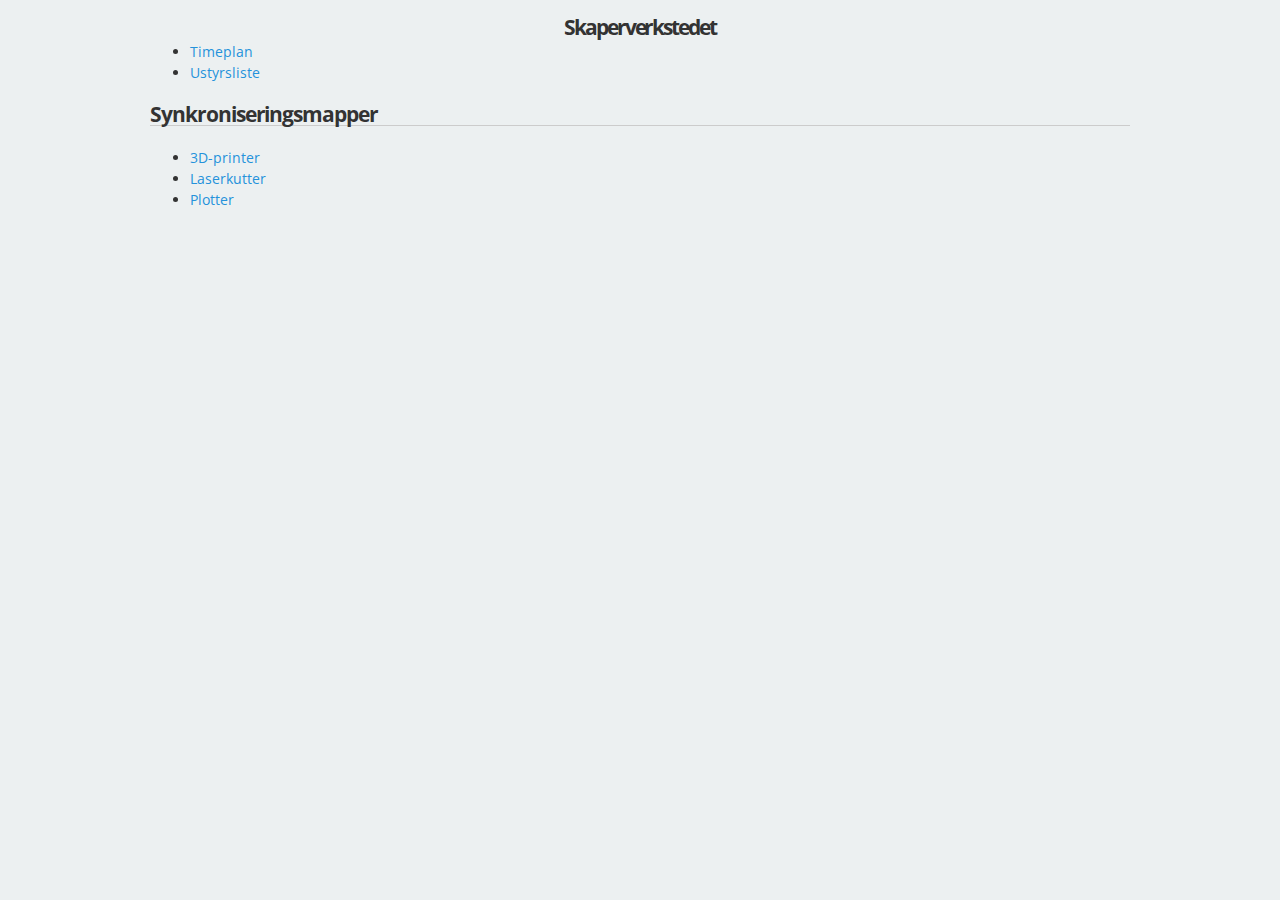
==== commit 37e6e43b: "Lagt inn synkroniseringsmapper" ====
--- a/index.html
+++ b/index.html
@@ -3,7 +3,7 @@
 "http://www.w3.org/TR/xhtml1/DTD/xhtml1-strict.dtd">
 <html xmlns="http://www.w3.org/1999/xhtml" lang="no" xml:lang="no">
 <head>
-<!-- 2019-11-04 Mon 08:54 -->
+<!-- 2019-11-04 Mon 09:06 -->
 <meta http-equiv="Content-Type" content="text/html;charset=utf-8" />
 <meta name="viewport" content="width=device-width, initial-scale=1" />
 <title>Skaperverkstedet</title>
@@ -71,9 +71,9 @@
 <h2 id="orgb69b76d">Synkroniseringsmapper</h2>
 <div class="outline-text-2" id="text-orgb69b76d">
 <ul class="org-ul">
-<li>3D-printer</li>
-<li>Laserkutter</li>
-<li>Plotter</li>
+<li><a href="https://udeoslokommuneno.sharepoint.com/:f:/r/sites/evg-gr-skaperverksted/Delte%20dokumenter/3D-printer?csf=1&amp;e=wou7Vf">3D-printer</a></li>
+<li><a href="https://udeoslokommuneno.sharepoint.com/:f:/r/sites/evg-gr-skaperverksted/Delte%20dokumenter/Laserkutter?csf=1&amp;e=eh0GbE">Laserkutter</a></li>
+<li><a href="https://udeoslokommuneno.sharepoint.com/:f:/r/sites/evg-gr-skaperverksted/Delte%20dokumenter/Plotter?csf=1&amp;e=KYlrlo">Plotter</a></li>
 </ul>
 </div>
 </div>
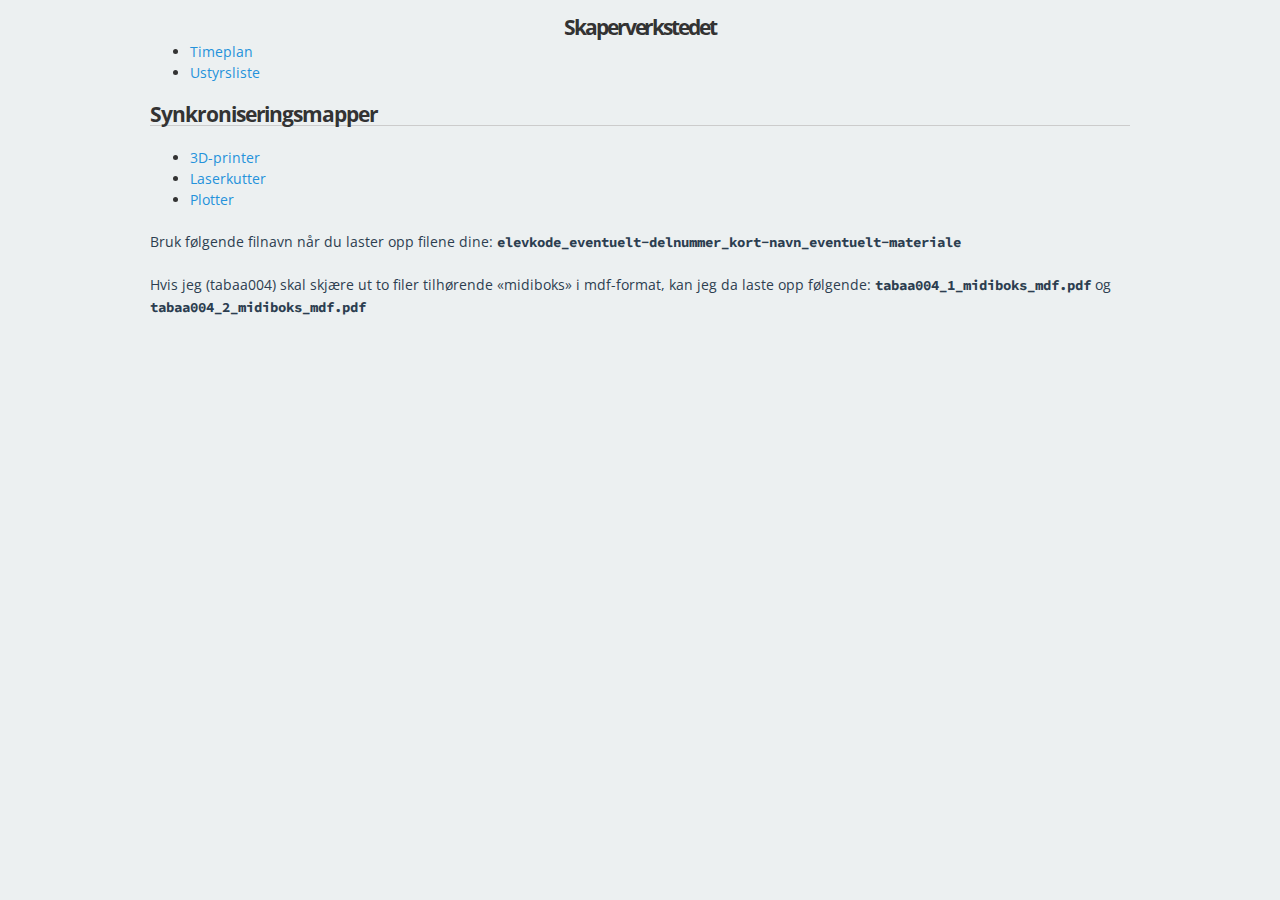
==== commit 38c776ab: "Lagt opp filnavninfo." ====
--- a/index.html
+++ b/index.html
@@ -3,7 +3,7 @@
 "http://www.w3.org/TR/xhtml1/DTD/xhtml1-strict.dtd">
 <html xmlns="http://www.w3.org/1999/xhtml" lang="no" xml:lang="no">
 <head>
-<!-- 2019-11-04 Mon 09:06 -->
+<!-- 2019-11-18 Mon 13:34 -->
 <meta http-equiv="Content-Type" content="text/html;charset=utf-8" />
 <meta name="viewport" content="width=device-width, initial-scale=1" />
 <title>Skaperverkstedet</title>
@@ -75,6 +75,16 @@
 <li><a href="https://udeoslokommuneno.sharepoint.com/:f:/r/sites/evg-gr-skaperverksted/Delte%20dokumenter/Laserkutter?csf=1&amp;e=eh0GbE">Laserkutter</a></li>
 <li><a href="https://udeoslokommuneno.sharepoint.com/:f:/r/sites/evg-gr-skaperverksted/Delte%20dokumenter/Plotter?csf=1&amp;e=KYlrlo">Plotter</a></li>
 </ul>
+
+<p>
+Bruk følgende filnavn når du laster opp filene dine:
+<code>elevkode_eventuelt-delnummer_kort-navn_eventuelt-materiale</code>
+</p>
+
+<p>
+Hvis jeg (tabaa004) skal skjære ut to filer tilhørende «midiboks» i mdf-format, kan jeg da laste opp følgende:
+<code>tabaa004_1_midiboks_mdf.pdf</code> og <code>tabaa004_2_midiboks_mdf.pdf</code>
+</p>
 </div>
 </div>
 </div>
--- a/stylesheet.css
+++ b/stylesheet.css
@@ -9,8 +9,6 @@
     color: #2c3e50;n
 }
 pre  {
-    /* border-top: 1px solid #ccc; */
-    /* border-bottom: 1px solid #ccc; */
     border: 1px solid #cdcdcd;
     border-radius: 4px;
     background-color: #ecf0f1;
@@ -222,19 +220,19 @@
 }
 dt {
   float: left;
-  width: 5%;
+  width: 15%;
   /* adjust the width; make sure the total of both is 100% */
   padding: 0;
 }
 
-dt:after {
-    content: ")";
-}
+/* dt:after { */
+/*     content: ")"; */
+/* } */
 		 
 
 dd {
   float: left;
-  width: 95%;
+  width: 85%;
   /* adjust the width; make sure the total of both is 100% */
   /* background: #dd0 */
   padding: 0;
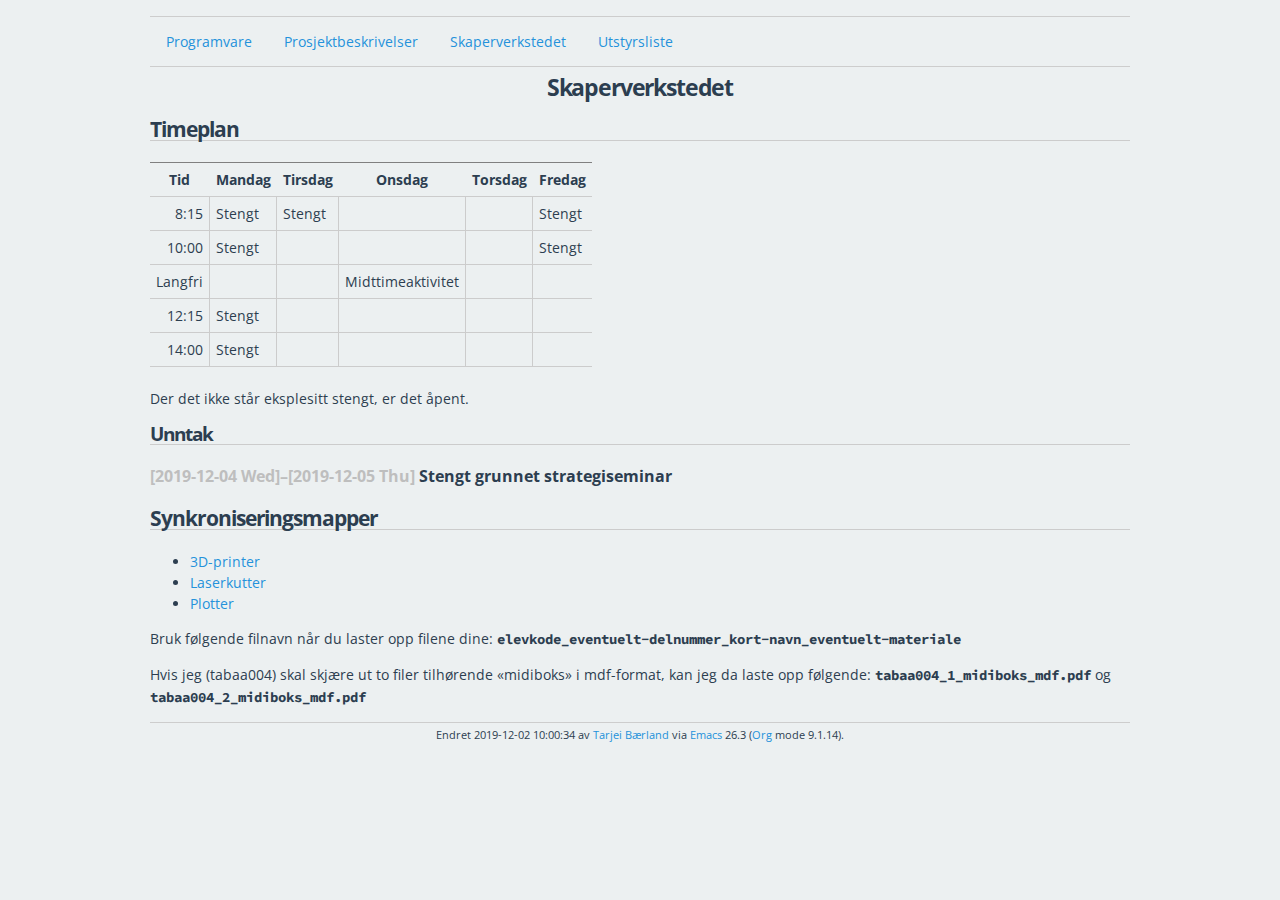
==== commit 7d83ab04: "Noen oppdateringer." ====
--- a/index.html
+++ b/index.html
@@ -3,7 +3,7 @@
 "http://www.w3.org/TR/xhtml1/DTD/xhtml1-strict.dtd">
 <html xmlns="http://www.w3.org/1999/xhtml" lang="no" xml:lang="no">
 <head>
-<!-- 2019-11-18 Mon 13:34 -->
+<!-- 2019-12-02 Mon 10:00 -->
 <meta http-equiv="Content-Type" content="text/html;charset=utf-8" />
 <meta name="viewport" content="width=device-width, initial-scale=1" />
 <title>Skaperverkstedet</title>
@@ -60,16 +60,113 @@
 </script>
 </head>
 <body>
+<div id="preamble" class="status">
+<div class="navbar"><ul class="org-ul">
+<li><a href="programvare.html">Programvare</a></li>
+<li><a href="prosjekter.html">Prosjektbeskrivelser</a></li>
+<li><a href="index.html">Skaperverkstedet</a></li>
+<li><a href="utstyr.html">Utstyrsliste</a></li>
+</ul>
+</div>
+</div>
 <div id="content">
 <h1 class="title">Skaperverkstedet</h1>
-<ul class="org-ul">
-<li><a href="timeplan.html">Timeplan</a></li>
-<li><a href="utstyr.html">Ustyrsliste</a></li>
-</ul>
 
-<div id="outline-container-orgb69b76d" class="outline-2">
-<h2 id="orgb69b76d">Synkroniseringsmapper</h2>
-<div class="outline-text-2" id="text-orgb69b76d">
+<div id="outline-container-org72369ee" class="outline-2">
+<h2 id="org72369ee">Timeplan</h2>
+<div class="outline-text-2" id="text-org72369ee">
+<table border="2" cellspacing="0" cellpadding="6" rules="groups" frame="hsides">
+
+
+<colgroup>
+<col  class="org-right" />
+
+<col  class="org-left" />
+
+<col  class="org-left" />
+
+<col  class="org-left" />
+
+<col  class="org-left" />
+
+<col  class="org-left" />
+</colgroup>
+<thead>
+<tr>
+<th scope="col" class="org-right">Tid</th>
+<th scope="col" class="org-left">Mandag</th>
+<th scope="col" class="org-left">Tirsdag</th>
+<th scope="col" class="org-left">Onsdag</th>
+<th scope="col" class="org-left">Torsdag</th>
+<th scope="col" class="org-left">Fredag</th>
+</tr>
+</thead>
+<tbody>
+<tr>
+<td class="org-right">8:15</td>
+<td class="org-left">Stengt</td>
+<td class="org-left">Stengt</td>
+<td class="org-left">&#xa0;</td>
+<td class="org-left">&#xa0;</td>
+<td class="org-left">Stengt</td>
+</tr>
+
+<tr>
+<td class="org-right">10:00</td>
+<td class="org-left">Stengt</td>
+<td class="org-left">&#xa0;</td>
+<td class="org-left">&#xa0;</td>
+<td class="org-left">&#xa0;</td>
+<td class="org-left">Stengt</td>
+</tr>
+
+<tr>
+<td class="org-right">Langfri</td>
+<td class="org-left">&#xa0;</td>
+<td class="org-left">&#xa0;</td>
+<td class="org-left">Midttimeaktivitet</td>
+<td class="org-left">&#xa0;</td>
+<td class="org-left">&#xa0;</td>
+</tr>
+
+<tr>
+<td class="org-right">12:15</td>
+<td class="org-left">Stengt</td>
+<td class="org-left">&#xa0;</td>
+<td class="org-left">&#xa0;</td>
+<td class="org-left">&#xa0;</td>
+<td class="org-left">&#xa0;</td>
+</tr>
+
+<tr>
+<td class="org-right">14:00</td>
+<td class="org-left">Stengt</td>
+<td class="org-left">&#xa0;</td>
+<td class="org-left">&#xa0;</td>
+<td class="org-left">&#xa0;</td>
+<td class="org-left">&#xa0;</td>
+</tr>
+</tbody>
+</table>
+
+<p>
+Der det ikke står eksplesitt stengt, er det åpent.
+</p>
+</div>
+
+<div id="outline-container-org6a9aaec" class="outline-3">
+<h3 id="org6a9aaec">Unntak</h3>
+<div class="outline-text-3" id="text-org6a9aaec">
+</div>
+<div id="outline-container-org8784877" class="outline-4">
+<h4 id="org8784877"><span class="timestamp-wrapper"><span class="timestamp">[2019-12-04 Wed]&#x2013;[2019-12-05 Thu] </span></span> Stengt grunnet strategiseminar</h4>
+</div>
+</div>
+</div>
+
+<div id="outline-container-orgbcacebd" class="outline-2">
+<h2 id="orgbcacebd">Synkroniseringsmapper</h2>
+<div class="outline-text-2" id="text-orgbcacebd">
 <ul class="org-ul">
 <li><a href="https://udeoslokommuneno.sharepoint.com/:f:/r/sites/evg-gr-skaperverksted/Delte%20dokumenter/3D-printer?csf=1&amp;e=wou7Vf">3D-printer</a></li>
 <li><a href="https://udeoslokommuneno.sharepoint.com/:f:/r/sites/evg-gr-skaperverksted/Delte%20dokumenter/Laserkutter?csf=1&amp;e=eh0GbE">Laserkutter</a></li>
@@ -88,5 +185,8 @@
 </div>
 </div>
 </div>
+<div id="postamble" class="status">
+<p class="date">Endret 2019-12-02 10:00:34 av <a href="mailto:tarjei.barland@osloskolen.no">Tarjei Bærland</a> via <a href="http://www.gnu.org/software/emacs/">Emacs</a> 26.3 (<a href="http://orgmode.org">Org</a> mode 9.1.14).</p>
+</div>
 </body>
 </html>
--- a/stylesheet.css
+++ b/stylesheet.css
@@ -1,25 +1,102 @@
-/* @group Fonts */
-h1, h2, h3, h4, h5, h6,
-h1 span, h2 span, h3 span, h4 span, h5 span, h6 span,
-h1 a, h2 a, h3 a, h4 a, h5 a, h6 a {
-    font-family: "Open Sans", Tahoma, Geneva, sans-serif;
-}
-
-p {
-    color: #2c3e50;n
-}
+:root {
+    --forground-color: #2c3e50;
+    --background-color: #ecf0f1;
+    --nuance-color: #cdcdcd;
+    --accent-color: #2492db;
+
+    --max-width: 70em;
+}
+
+
+a {
+    text-decoration: none;
+    color: var(--accent-color);
+}
+
+a:hover {
+    border-bottom: 1px dotted var(--accent-color);
+}
+
+.navbar ul {
+    list-style-type: none;
+    margin: 0;
+    padding: 0;
+    border-width: 1px 0 1px 0;
+    border-style: solid;
+    border-color:var(--nuance-color);
+    overflow: hidden;
+}
+
+.navbar li {
+    float: left;
+}
+
+.navbar li a {
+    display: block;
+    text-align: center;
+    padding: 14px 16px;
+    text-decoration: none;
+}
+
+.navbar li a:hover {
+    background-color: var(--nuance-color);
+    border: 0;
+}
+
+
+body{
+    max-width: var(--max-width);
+    font-family: "Open Sans";
+    font-size: 14px;
+    line-height: 1.5em;
+    margin-left: auto;
+    margin-right:auto;
+    padding: 8px;
+    overflow:hidden;
+    display:block;
+    background-color: var(--background-color);
+}
+
+body {
+    color: var(--forground-color);
+}
+
+.outline-2 {
+    padding: 0px;
+    margin-top: 10px;
+}
+
+#postamble {
+    clear: both;
+    text-align: center;
+    margin: 0px;
+    font-size: 0.8333333333333334em;
+    line-height: 1.8em;
+    margin-bottom: 1.8em;
+    border-top: 1px solid var(--nuance-color);
+}
+
+#postamble p {
+    font-size: 90%;
+    margin: .2em;
+}
+
+
+pre, code {
+    font-family: "Source Code Pro", monospace;
+    font-weight: bold;
+}
+
 pre  {
-    border: 1px solid #cdcdcd;
+    border: 1px solid var(--nuance-color);
     border-radius: 4px;
-    background-color: #ecf0f1;
-    padding: 11.5px;
-    font-family: "Source Code Pro",  monospace;
-    font-weight: 400;
+    padding: 11.5px 0 11.5px 11.5px;
     width: 100%;
+    box-sizing: border-box;
     overflow: auto;
-    margin: 0 0 12px;
-    display: inline-block;
-    line-height: 1.0em;
+    margin: 0 0 12px 0;
+    display: block;
+    line-height: 1.3;
     text-align: left;
     white-space: pre;
 }
@@ -41,7 +118,7 @@
     margin: auto;
     align: center;
     display: none;
-  }
+}
 
 .LOESNING {
     border-left: 6px solid #aaa;
@@ -62,56 +139,29 @@
     margin-bottom: 0px !important;
 }
 
-
-div.loesning:before {
-    content: 'løsning';
-    font-weight: bold;
-}
-
-/* bruker '+' for å velge direkte påfølgende, se */
-/* https://stackoverflow.com/questions/10782054/what-does-the-tilde-squiggle-twiddle-css-selector-mean */
-input[type=checkbox]:checked + .LOESNING {
-   display: inline-block;
-}
-
-input[type=checkbox]:not(:checked) + .LOESNING {
-   display: none;
-}
-
-
-
 .task .src {
     padding: 0pt;
 }
 
-code {
-    font-family: "Source Code Pro", monospace;
-    font-weight: bold;
-}
-
-#text-table-of-contents a {
-    font-family: "Open Sans";
-
-}
-/* @end */
--
-/* @group Baseline */
-body {
-    font-size: 14px;
-    line-height: 1.5em;
-    padding: 0;
-    margin: 0;
-    font-family: "Open Sans";
+
+img, svg{
+    display: block;
+    margin-left: auto;
+    margin-right: auto;
+    max-width: 90%;
 }
 
 
 h1 {
-    margin: 0;
+    margin-top: 10px;
+    margin-bottom: .2em;
+    text-align: center;
     font-size: 1.6666666666666667em;
     line-height: 0.9em;
     margin-bottom: 0.9em;
-}
+    letter-spacing: -0.05em;
+}
+
 h2 {
     margin: 0;
     font-size: 1.5em;
@@ -123,6 +173,7 @@
     font-size: 1.3333333333333333em;
     line-height: 1.125em;
     margin-bottom: 1.125em;
+    clear: both;
 }
 h4 {
     margin: 0;
@@ -131,13 +182,6 @@
     margin-bottom: 1.2857142857142858em;
 }
 
-p, ul, blockquote, td, th, label {
-    margin: 0;
-    font-size: 1em;
-    line-height: 1.5em;
-    margin-bottom: 1.5em;
-}
-
 blockquote {
     margin: 3em;
 }
@@ -146,143 +190,61 @@
     list-style-type: disc;
 }
 
-p.small, #postamble {
+p.small {
     margin: 0;
     font-size: 0.8333333333333334em;
     line-height: 1.8em;
     margin-bottom: 1.8em;
 }
+
 table {
     border-collapse: collapse;
     margin-bottom: 1.5em;
 }
-/* @end */
-
-/* @group Layout */
-
-#content {
-    max-width: 70em;
-    margin-left: auto;
-    margin-right: auto;
-    padding: 8px;
-}
-
-
-#table-of-contents {
-    width: 15em;
+
+dl {
+    padding: 0.5em;
+}
+
+dd {
     float: left;
-    overflow: auto;
-}
-
-/* #main { */
-div.outline-2 {
-    max-width: 70em;
-    /* float: right; */
-    /* The lines below are useful if the "main" div isn't available and
-       div.outline-2 has to be used. */
-    position: relative;
-}
-
-#postamble {
-    clear: both;
-    text-align: center;
-}
-
-
-/* @end */
-
-/* @group Header */
-
-h1.title {
-    margin-top: 10px;
-    text-align: center;
-}
-
-h1.title {
-    font-size: 1.5em;
-    font-weight: bold;
-    letter-spacing: -0.1em;
-    margin-bottom: 0.2em;
-}
-
-
-/* @end */
--
-
-/* @group Lister */
-
-dl {
-  width: 100%;
-  overflow: hidden;
-  padding: 0;
-  margin: 0;
-}
+    width: 85%;
+    margin: 0 0 0 110px;
+    padding: 0 0 0.5em 0;
+}
+
 dt {
-  float: left;
-  width: 15%;
-  /* adjust the width; make sure the total of both is 100% */
-  padding: 0;
-}
-
-/* dt:after { */
-/*     content: ")"; */
-/* } */
-		 
-
-dd {
-  float: left;
-  width: 85%;
-  /* adjust the width; make sure the total of both is 100% */
-  /* background: #dd0 */
-  padding: 0;
-  margin: 0 0 1em 0;
-}
-
-/* @end */
--
-/* @group Org Keywords */
-
-
-.todo {
-    color: red;
-}
-
-.done {
-    color: green;
+    float: left;
+    clear: left;
+    width: 15%;
+    text-align: right;
+    font-weight: bold;
+}
+
+dt::after {
+    content: " :: ";
 }
 
 .tag {
     color: gray;
     text-transform: lowercase;
-    /* this will be obscured by the surrounding span tag, so blank everything. */
     background: #fff;
     border: none;
-	/* position: relative;
-	text-align: right;
-	right: 1em; */
 }
 
 .timestamp {
 }
 
 .timestamp-kwd  {
-	/* keyword associated with a time stamp, like scheduled */
+    /* keyword associated with a time stamp, like scheduled */
 }
 
 .target {
-	/* target for links */
-}
-
-
-/* @end */
--
-/* @group table of contents */
+    /* target for links */
+}
 
 #table-of-contents h2 {
-	letter-spacing: -0.1em;
+    letter-spacing: -0.1em;
 }
 
 #table-of-contents ul,
@@ -290,156 +252,32 @@
     padding-left: 1em;
 }
 
-/* @end */
--
-/* @group outline level 2 */
-
-.outline-2 h2 {
+.outline-2 h2, .outline-2 h3 {
     /* background: #6699ff; */
     border-bottom: 1px solid #ccc;
-}
-
-.outline-2 h2, .outline-2 h3 {
     letter-spacing: -0.05em;
 }
 
-.outline-2 {
-    padding: 0px;
-    margin-top: 10px;
-	/* margin-bottom: 10px; */
-	/* border-top: 1px solid #ccc; */
-}
-
-/* @end */
--
-
 td {
-	border: 1px solid #ccc;
+    border: 1px solid #ccc;
 }
 
 .org-right {
     text-align: right;
 } 
 
-
-/* h1 span, h2 span, h3 span, h4 span, h5 span, h6 span { */
-/*     background-color: #eee; */
-/*     padding: 2px; */
-/*     border: 1px solid #eee; */
-/* } */
-
 span.tag:before {
     content: 'emner: ';
 }
 
-/* span:not(.tag):before { */
-/*     content: '('; */
-/* } */
-/* span:not(.tag):after { */
-/*     content: ')'; */
-/* } */
 
 .outline-1, .outline-2, .outline-3, .outline-4, .outline-5, .outline-6 {
     margin-left: 0em;
 }
 
-a {
-    text-decoration: none;
-    color: #2492db;
-}
-
-a:hover {
-    border-bottom: 1px dotted #2492db;
-}
-
-#postamble p {
-    margin: 0px;
-}
-
  
 
-
-/*********************************************************************************/
-/* popup-vindu									 */
-/* det følgende er hentet fra https://www.w3schools.com/howto/howto_js_popup.asp */
-/*********************************************************************************/
-
-/* popup container */
-.popup {
-    position: relative;
-    cursor: pointer;
-    border-bottom: 1px dashed #555;
-    display: inline-block;
-}
-
-
-/* the actual popup (appears on top) */
-.popup .popuptext {
-    visibility: hidden;
-    width: 160px;
-    background-color: #555;
-    color: #fff;
-    text-align: center;
-    border-radius: 6px;
-    padding: 8px 0;
-    position: absolute;
-    z-index: 1;
-    bottom: 125%;
-    left: 50%;
-    margin-left: -80px;
-}
-
-/* popup arrow */
-.popup .popuptext::after {
-    content: "";
-    position: absolute;
-    top: 100%;
-    left: 50%;
-    margin-left: -5px;
-    border-width: 5px;
-    border-style: solid;
-    border-color: #555 transparent transparent transparent;
-}
-
-/* toggle this class when clicking on the popup container (hide and show the popup) */
-.popup .show {
-    visibility: visible;
-    -webkit-animation: fadein 1s;
-    animation: fadein 1s
-}
-
-/* add animation (fade in the popup) */
-@-webkit-keyframes fadein {
-    from {opacity: 0;} 
-    to {opacity: 1;}
-}
-
-@keyframes fadein {
-    from {opacity: 0;}
-    to {opacity:1 ;}
-}
--
-/* foreslått css for inputfelt */
-
-/* #txt { */
-/*     border:none; */
-/*     outline:none; */
-/* } */
-/* label[for="txt"] { */
-/*     border:solid 1px #d5d5d5; */
-/*     padding: 0 0 0 5px; */
-/* } */
-
--
-body {
-    color: #333333;
-    background-color: #ecf0f1;
-}
 .org-bold {
     /* bold */
     font-weight: bold;
@@ -2127,8 +1965,6 @@
  
 
-.title  { text-align: center;
-          margin-bottom: .2em; }
 .subtitle { text-align: center;
             font-size: medium;
             font-weight: bold;
@@ -2144,7 +1980,7 @@
 .org-left   { margin-left: 0px;  margin-right: auto; text-align: left; }
 .org-center { margin-left: auto; margin-right: auto; text-align: center; }
 .underline { text-decoration: underline; }
-#postamble p, #preamble p { font-size: 90%; margin: .2em; }
+#preamble p { font-size: 90%; margin: .2em; }
 p.verse { margin-left: 3%; }
 
 pre.src {
@@ -2285,4 +2121,3 @@
 { font-size: 10px; font-weight: bold; white-space: nowrap; }
 .org-info-js_search-highlight
 { background-color: #ffff00; color: #000000; font-weight: bold; }
-.org-svg { width: 90%; }
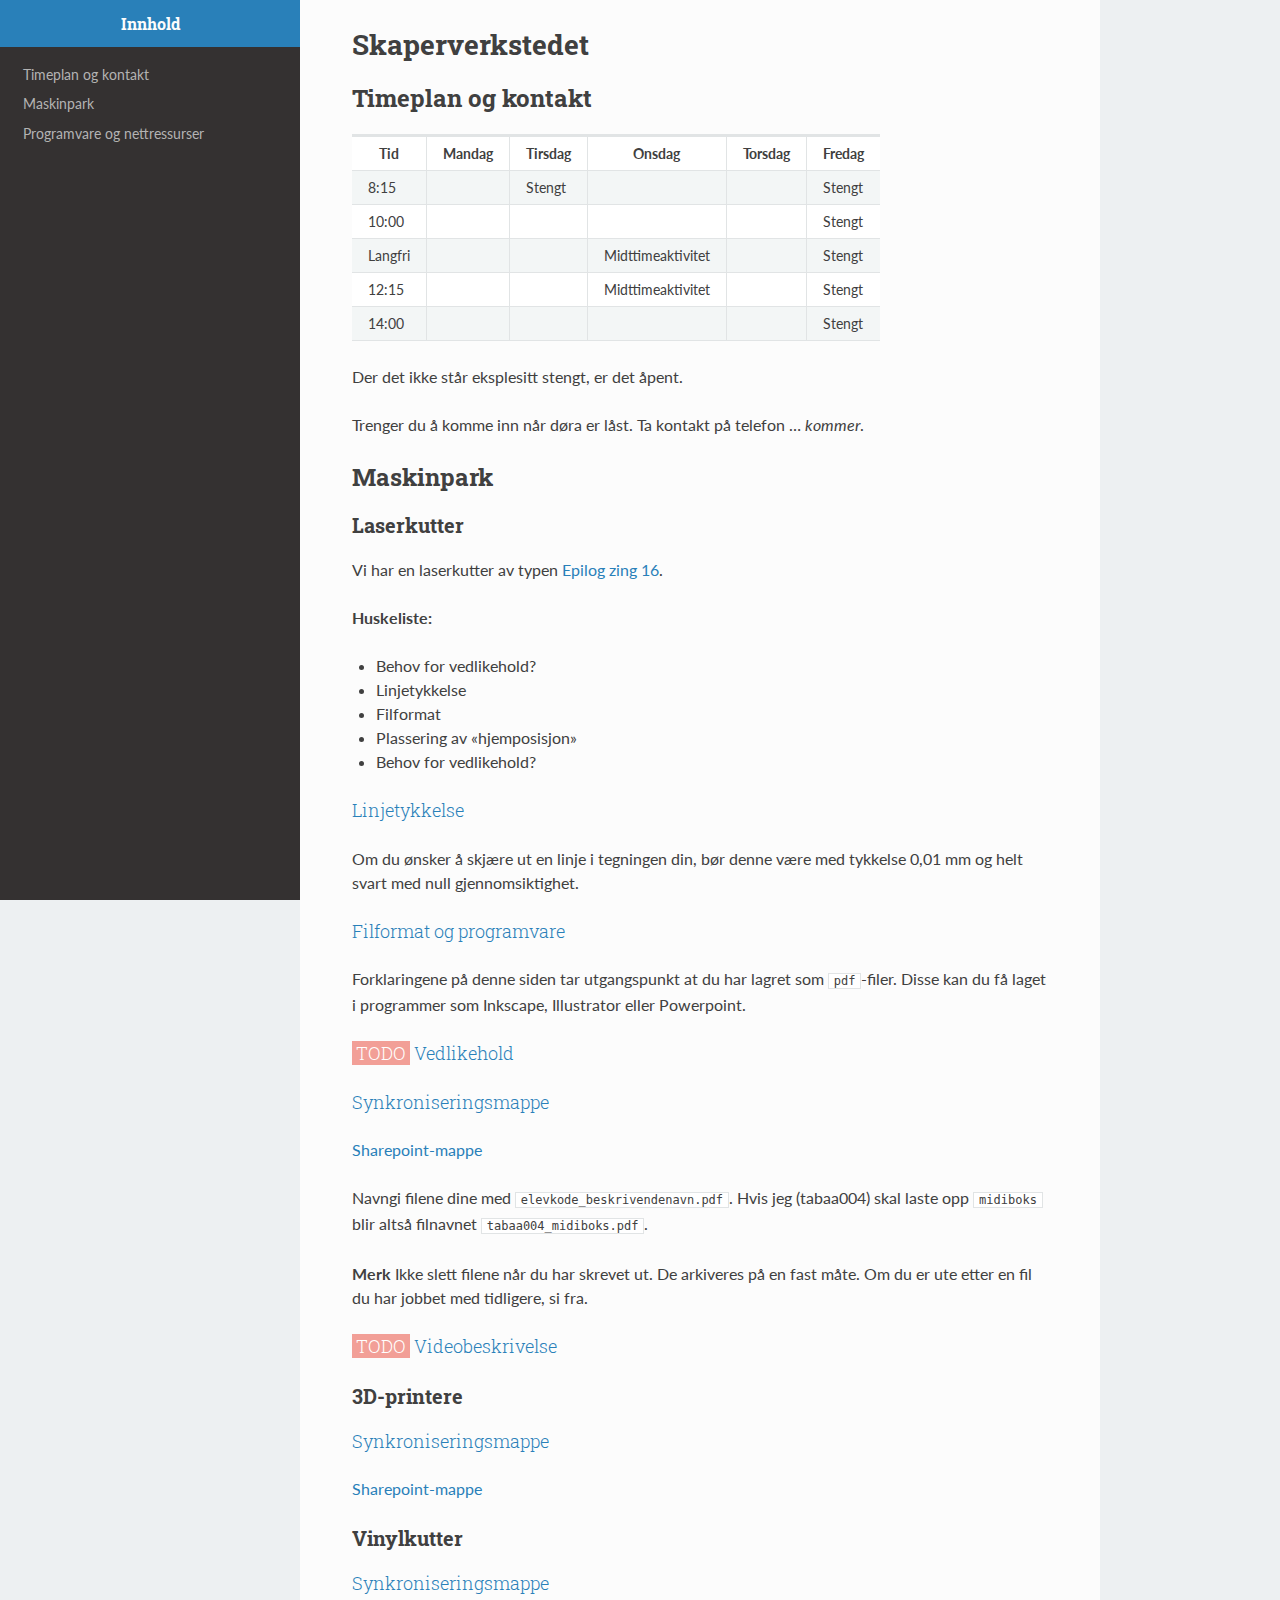
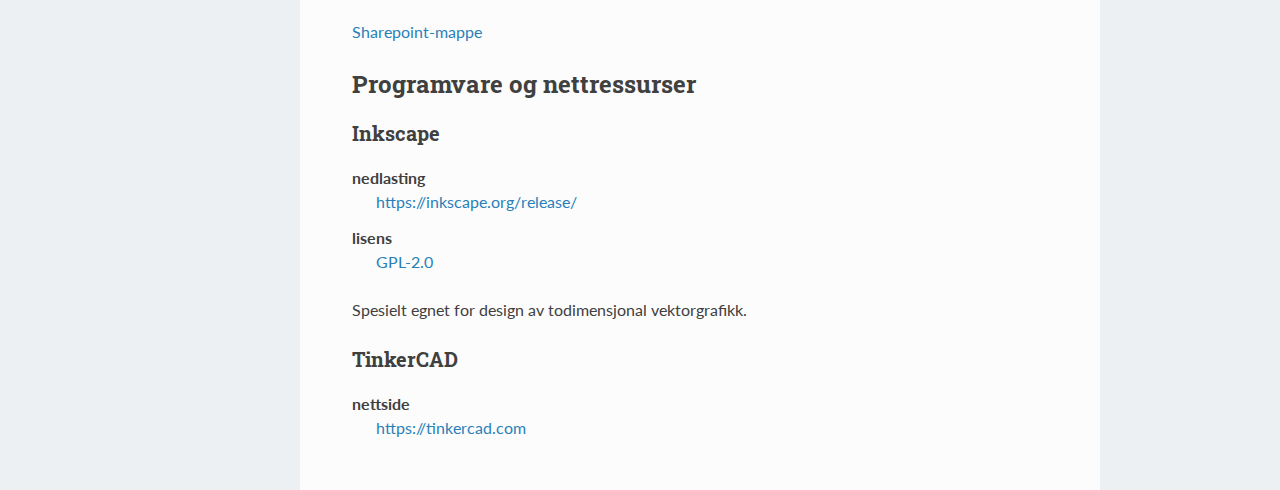
==== commit 7fb72397: "Total reorganisering av nettsida" ====
--- a/index.html
+++ b/index.html
@@ -3,21 +3,24 @@
 "http://www.w3.org/TR/xhtml1/DTD/xhtml1-strict.dtd">
 <html xmlns="http://www.w3.org/1999/xhtml" lang="no" xml:lang="no">
 <head>
-<!-- 2019-12-02 Mon 10:00 -->
+<!-- 2020-01-23 Thu 13:47 -->
 <meta http-equiv="Content-Type" content="text/html;charset=utf-8" />
 <meta name="viewport" content="width=device-width, initial-scale=1" />
 <title>Skaperverkstedet</title>
 <meta name="generator" content="Org mode" />
-<link rel="icon" type="image/x-icon" href="favicon.ico">
-<link rel="stylesheet" type="text/css" href="stylesheet.css">
-<link href='https://fonts.googleapis.com/css?family=Open Sans' rel='stylesheet'>
-<link href='https://fonts.googleapis.com/css?family=Source Code Pro' rel='stylesheet'>
+<meta name="author" content="Tarjei Bærland" />
+<link rel="stylesheet" type="text/css" href="css/htmlize.css"/>
+<link rel="stylesheet" type="text/css" href="css/readtheorg.css"/>
+<script src="https://ajax.googleapis.com/ajax/libs/jquery/2.1.3/jquery.min.js"></script>
+<script src="https://maxcdn.bootstrapcdn.com/bootstrap/3.3.4/js/bootstrap.min.js"></script>
+<script type="text/javascript" src="js/jquery.stickytableheaders.min.js"></script>
+<script type="text/javascript" src="js/readtheorg.js"></script>
 <script type="text/javascript">
 /*
 @licstart  The following is the entire license notice for the
 JavaScript code in this tag.
 
-Copyright (C) 2012-2018 Free Software Foundation, Inc.
+Copyright (C) 2012-2019 Free Software Foundation, Inc.
 
 The JavaScript code in this tag is free software: you can
 redistribute it and/or modify it under the terms of the GNU
@@ -60,21 +63,33 @@
 </script>
 </head>
 <body>
-<div id="preamble" class="status">
-<div class="navbar"><ul class="org-ul">
-<li><a href="programvare.html">Programvare</a></li>
-<li><a href="prosjekter.html">Prosjektbeskrivelser</a></li>
-<li><a href="index.html">Skaperverkstedet</a></li>
-<li><a href="utstyr.html">Utstyrsliste</a></li>
-</ul>
-</div>
-</div>
 <div id="content">
 <h1 class="title">Skaperverkstedet</h1>
-
-<div id="outline-container-org72369ee" class="outline-2">
-<h2 id="org72369ee">Timeplan</h2>
-<div class="outline-text-2" id="text-org72369ee">
+<div id="table-of-contents">
+<h2>Innhold</h2>
+<div id="text-table-of-contents">
+<ul>
+<li><a href="#org214b7c9">Timeplan og kontakt</a></li>
+<li><a href="#org1726620">Maskinpark</a>
+<ul>
+<li><a href="#org9ca3514">Laserkutter</a></li>
+<li><a href="#org887bd90">3D-printere</a></li>
+<li><a href="#org0c48d75">Vinylkutter</a></li>
+</ul>
+</li>
+<li><a href="#org41377e3">Programvare og nettressurser</a>
+<ul>
+<li><a href="#orgd3589e2">Inkscape</a></li>
+<li><a href="#orgb31700e">TinkerCAD</a></li>
+</ul>
+</li>
+</ul>
+</div>
+</div>
+
+<div id="outline-container-org214b7c9" class="outline-2">
+<h2 id="org214b7c9">Timeplan og kontakt</h2>
+<div class="outline-text-2" id="text-org214b7c9">
 <table border="2" cellspacing="0" cellpadding="6" rules="groups" frame="hsides">
 
 
@@ -104,7 +119,7 @@
 <tbody>
 <tr>
 <td class="org-right">8:15</td>
-<td class="org-left">Stengt</td>
+<td class="org-left">&#xa0;</td>
 <td class="org-left">Stengt</td>
 <td class="org-left">&#xa0;</td>
 <td class="org-left">&#xa0;</td>
@@ -113,7 +128,7 @@
 
 <tr>
 <td class="org-right">10:00</td>
-<td class="org-left">Stengt</td>
+<td class="org-left">&#xa0;</td>
 <td class="org-left">&#xa0;</td>
 <td class="org-left">&#xa0;</td>
 <td class="org-left">&#xa0;</td>
@@ -126,25 +141,25 @@
 <td class="org-left">&#xa0;</td>
 <td class="org-left">Midttimeaktivitet</td>
 <td class="org-left">&#xa0;</td>
-<td class="org-left">&#xa0;</td>
+<td class="org-left">Stengt</td>
 </tr>
 
 <tr>
 <td class="org-right">12:15</td>
-<td class="org-left">Stengt</td>
-<td class="org-left">&#xa0;</td>
-<td class="org-left">&#xa0;</td>
-<td class="org-left">&#xa0;</td>
-<td class="org-left">&#xa0;</td>
+<td class="org-left">&#xa0;</td>
+<td class="org-left">&#xa0;</td>
+<td class="org-left">Midttimeaktivitet</td>
+<td class="org-left">&#xa0;</td>
+<td class="org-left">Stengt</td>
 </tr>
 
 <tr>
 <td class="org-right">14:00</td>
-<td class="org-left">Stengt</td>
-<td class="org-left">&#xa0;</td>
-<td class="org-left">&#xa0;</td>
-<td class="org-left">&#xa0;</td>
-<td class="org-left">&#xa0;</td>
+<td class="org-left">&#xa0;</td>
+<td class="org-left">&#xa0;</td>
+<td class="org-left">&#xa0;</td>
+<td class="org-left">&#xa0;</td>
+<td class="org-left">Stengt</td>
 </tr>
 </tbody>
 </table>
@@ -152,41 +167,139 @@
 <p>
 Der det ikke står eksplesitt stengt, er det åpent.
 </p>
-</div>
-
-<div id="outline-container-org6a9aaec" class="outline-3">
-<h3 id="org6a9aaec">Unntak</h3>
-<div class="outline-text-3" id="text-org6a9aaec">
-</div>
-<div id="outline-container-org8784877" class="outline-4">
-<h4 id="org8784877"><span class="timestamp-wrapper"><span class="timestamp">[2019-12-04 Wed]&#x2013;[2019-12-05 Thu] </span></span> Stengt grunnet strategiseminar</h4>
-</div>
-</div>
-</div>
-
-<div id="outline-container-orgbcacebd" class="outline-2">
-<h2 id="orgbcacebd">Synkroniseringsmapper</h2>
-<div class="outline-text-2" id="text-orgbcacebd">
+
+<p>
+Trenger du å komme inn når døra er låst. Ta kontakt på telefon &#x2026; <i>kommer</i>.
+</p>
+</div>
+</div>
+
+
+
+<div id="outline-container-org1726620" class="outline-2">
+<h2 id="org1726620">Maskinpark</h2>
+<div class="outline-text-2" id="text-org1726620">
+</div>
+<div id="outline-container-org9ca3514" class="outline-3">
+<h3 id="org9ca3514">Laserkutter</h3>
+<div class="outline-text-3" id="text-org9ca3514">
+<p>
+Vi har en laserkutter av typen <a href="https://www.epiloglaser.no/lasermaskiner/zing-engraver-cutter/">Epilog zing 16</a>.
+</p>
+
+<p>
+<b>Huskeliste:</b>
+</p>
 <ul class="org-ul">
-<li><a href="https://udeoslokommuneno.sharepoint.com/:f:/r/sites/evg-gr-skaperverksted/Delte%20dokumenter/3D-printer?csf=1&amp;e=wou7Vf">3D-printer</a></li>
-<li><a href="https://udeoslokommuneno.sharepoint.com/:f:/r/sites/evg-gr-skaperverksted/Delte%20dokumenter/Laserkutter?csf=1&amp;e=eh0GbE">Laserkutter</a></li>
-<li><a href="https://udeoslokommuneno.sharepoint.com/:f:/r/sites/evg-gr-skaperverksted/Delte%20dokumenter/Plotter?csf=1&amp;e=KYlrlo">Plotter</a></li>
+<li>Behov for vedlikehold?</li>
+<li>Linjetykkelse</li>
+<li>Filformat</li>
+<li>Plassering av «hjemposisjon»</li>
+<li>Behov for vedlikehold?</li>
 </ul>
-
-<p>
-Bruk følgende filnavn når du laster opp filene dine:
-<code>elevkode_eventuelt-delnummer_kort-navn_eventuelt-materiale</code>
-</p>
-
-<p>
-Hvis jeg (tabaa004) skal skjære ut to filer tilhørende «midiboks» i mdf-format, kan jeg da laste opp følgende:
-<code>tabaa004_1_midiboks_mdf.pdf</code> og <code>tabaa004_2_midiboks_mdf.pdf</code>
-</p>
-</div>
-</div>
-</div>
-<div id="postamble" class="status">
-<p class="date">Endret 2019-12-02 10:00:34 av <a href="mailto:tarjei.barland@osloskolen.no">Tarjei Bærland</a> via <a href="http://www.gnu.org/software/emacs/">Emacs</a> 26.3 (<a href="http://orgmode.org">Org</a> mode 9.1.14).</p>
+</div>
+
+<div id="outline-container-orga414121" class="outline-4">
+<h4 id="orga414121">Linjetykkelse</h4>
+<div class="outline-text-4" id="text-orga414121">
+<p>
+Om du ønsker å skjære ut en linje i tegningen din, bør denne være med tykkelse 0,01 mm og helt svart med null gjennomsiktighet.
+</p>
+</div>
+</div>
+
+<div id="outline-container-org9057ae6" class="outline-4">
+<h4 id="org9057ae6">Filformat og programvare</h4>
+<div class="outline-text-4" id="text-org9057ae6">
+<p>
+Forklaringene på denne siden tar utgangspunkt at du har lagret som <code>pdf</code>-filer. Disse kan du få laget i programmer som Inkscape, Illustrator eller Powerpoint.
+</p>
+</div>
+</div>
+
+<div id="outline-container-org77de537" class="outline-4">
+<h4 id="org77de537"><span class="todo TODO">TODO</span> Vedlikehold</h4>
+</div>
+
+<div id="outline-container-orgc8dcb5a" class="outline-4">
+<h4 id="orgc8dcb5a">Synkroniseringsmappe</h4>
+<div class="outline-text-4" id="text-orgc8dcb5a">
+<p>
+<a href="https://udeoslokommuneno.sharepoint.com/:f:/r/sites/evg-gr-skaperverksted/Delte%2520dokumenter/Laserkutter?csf=1&amp;e=eh0GbE">Sharepoint-mappe</a>
+</p>
+
+<p>
+Navngi filene dine med <code>elevkode_beskrivendenavn.pdf</code>. Hvis jeg (tabaa004) skal laste opp <code>midiboks</code> blir altså filnavnet <code>tabaa004_midiboks.pdf</code>.
+</p>
+
+<p>
+<b>Merk</b> Ikke slett filene når du har skrevet ut. De arkiveres på en fast måte. Om du er ute etter en fil du har jobbet med tidligere, si fra.
+</p>
+</div>
+</div>
+
+<div id="outline-container-org6ac4169" class="outline-4">
+<h4 id="org6ac4169"><span class="todo TODO">TODO</span> Videobeskrivelse</h4>
+</div>
+</div>
+
+<div id="outline-container-org887bd90" class="outline-3">
+<h3 id="org887bd90">3D-printere</h3>
+<div class="outline-text-3" id="text-org887bd90">
+</div>
+<div id="outline-container-org679371f" class="outline-4">
+<h4 id="org679371f">Synkroniseringsmappe</h4>
+<div class="outline-text-4" id="text-org679371f">
+<p>
+<a href="https://udeoslokommuneno.sharepoint.com/:f:/r/sites/evg-gr-skaperverksted/Delte%2520dokumenter/3D-printer?csf=1&amp;e=wou7Vf">Sharepoint-mappe</a>
+</p>
+</div>
+</div>
+</div>
+
+
+
+<div id="outline-container-org0c48d75" class="outline-3">
+<h3 id="org0c48d75">Vinylkutter</h3>
+<div class="outline-text-3" id="text-org0c48d75">
+</div>
+<div id="outline-container-org607dc09" class="outline-4">
+<h4 id="org607dc09">Synkroniseringsmappe</h4>
+<div class="outline-text-4" id="text-org607dc09">
+<p>
+<a href="https://udeoslokommuneno.sharepoint.com/:f:/r/sites/evg-gr-skaperverksted/Delte%2520dokumenter/Plotter?csf=1&amp;e=KYlrlo">Sharepoint-mappe</a>
+</p>
+</div>
+</div>
+</div>
+</div>
+<div id="outline-container-org41377e3" class="outline-2">
+<h2 id="org41377e3">Programvare og nettressurser</h2>
+<div class="outline-text-2" id="text-org41377e3">
+</div>
+<div id="outline-container-orgd3589e2" class="outline-3">
+<h3 id="orgd3589e2">Inkscape</h3>
+<div class="outline-text-3" id="text-orgd3589e2">
+<dl class="org-dl">
+<dt>nedlasting</dt><dd><a href="https://inkscape.org/release/">https://inkscape.org/release/</a></dd>
+<dt>lisens</dt><dd><a href="https://www.gnu.org/licenses/old-licenses/gpl-2.0.en.html">GPL-2.0</a></dd>
+</dl>
+
+<p>
+Spesielt egnet for design av todimensjonal vektorgrafikk.
+</p>
+</div>
+</div>
+
+<div id="outline-container-orgb31700e" class="outline-3">
+<h3 id="orgb31700e">TinkerCAD</h3>
+<div class="outline-text-3" id="text-orgb31700e">
+<dl class="org-dl">
+<dt>nettside</dt><dd><a href="https://tinkercad.com">https://tinkercad.com</a></dd>
+</dl>
+</div>
+</div>
+</div>
 </div>
 </body>
 </html>
--- a/css/htmlize.css
+++ b/css/htmlize.css
@@ -0,0 +1,145 @@
+.org-bold { /* bold */ font-weight: bold; }
+.org-bold-italic { /* bold-italic */ font-weight: bold; font-style: italic; }
+.org-buffer-menu-buffer { /* buffer-menu-buffer */ font-weight: bold; }
+.org-builtin { /* font-lock-builtin-face */ color: #7a378b; }
+.org-button { /* button */ text-decoration: underline; }
+.org-calendar-today { /* calendar-today */ text-decoration: underline; }
+.org-change-log-acknowledgement { /* change-log-acknowledgement */ color: #b22222; }
+.org-change-log-conditionals { /* change-log-conditionals */ color: #a0522d; }
+.org-change-log-date { /* change-log-date */ color: #8b2252; }
+.org-change-log-email { /* change-log-email */ color: #a0522d; }
+.org-change-log-file { /* change-log-file */ color: #0000ff; }
+.org-change-log-function { /* change-log-function */ color: #a0522d; }
+.org-change-log-list { /* change-log-list */ color: #a020f0; }
+.org-change-log-name { /* change-log-name */ color: #008b8b; }
+.org-comint-highlight-input { /* comint-highlight-input */ font-weight: bold; }
+.org-comint-highlight-prompt { /* comint-highlight-prompt */ color: #00008b; }
+.org-comment { /* font-lock-comment-face */ color: #999988; font-style: italic; }
+.org-comment-delimiter { /* font-lock-comment-delimiter-face */ color: #999988; font-style: italic; }
+.org-completions-annotations { /* completions-annotations */ font-style: italic; }
+.org-completions-common-part { /* completions-common-part */ color: #000000; background-color: #ffffff; }
+.org-completions-first-difference { /* completions-first-difference */ font-weight: bold; }
+.org-constant { /* font-lock-constant-face */ color: #008b8b; }
+.org-diary { /* diary */ color: #ff0000; }
+.org-diff-context { /* diff-context */ color: #7f7f7f; }
+.org-diff-file-header { /* diff-file-header */ background-color: #b3b3b3; font-weight: bold; }
+.org-diff-function { /* diff-function */ background-color: #cccccc; }
+.org-diff-header { /* diff-header */ background-color: #cccccc; }
+.org-diff-hunk-header { /* diff-hunk-header */ background-color: #cccccc; }
+.org-diff-index { /* diff-index */ background-color: #b3b3b3; font-weight: bold; }
+.org-diff-nonexistent { /* diff-nonexistent */ background-color: #b3b3b3; font-weight: bold; }
+.org-diff-refine-change { /* diff-refine-change */ background-color: #d9d9d9; }
+.org-dired-directory { /* dired-directory */ color: #0000ff; }
+.org-dired-flagged { /* dired-flagged */ color: #ff0000; font-weight: bold; }
+.org-dired-header { /* dired-header */ color: #228b22; }
+.org-dired-ignored { /* dired-ignored */ color: #7f7f7f; }
+.org-dired-mark { /* dired-mark */ color: #008b8b; }
+.org-dired-marked { /* dired-marked */ color: #ff0000; font-weight: bold; }
+.org-dired-perm-write { /* dired-perm-write */ color: #b22222; }
+.org-dired-symlink { /* dired-symlink */ color: #a020f0; }
+.org-dired-warning { /* dired-warning */ color: #ff0000; font-weight: bold; }
+.org-doc { /* font-lock-doc-face */ color: #8b2252; }
+.org-escape-glyph { /* escape-glyph */ color: #a52a2a; }
+.org-file-name-shadow { /* file-name-shadow */ color: #7f7f7f; }
+.org-flyspell-duplicate { /* flyspell-duplicate */ color: #cdad00; font-weight: bold; text-decoration: underline; }
+.org-flyspell-incorrect { /* flyspell-incorrect */ color: #ff4500; font-weight: bold; text-decoration: underline; }
+.org-fringe { /* fringe */ background-color: #f2f2f2; }
+.org-function-name { /* font-lock-function-name-face */ color: teal; }
+.org-header-line { /* header-line */ color: #333333; background-color: #e5e5e5; }
+.org-help-argument-name { /* help-argument-name */ font-style: italic; }
+.org-highlight { /* highlight */ background-color: #b4eeb4; }
+.org-holiday { /* holiday */ background-color: #ffc0cb; }
+.org-isearch { /* isearch */ color: #b0e2ff; background-color: #cd00cd; }
+.org-isearch-fail { /* isearch-fail */ background-color: #ffc1c1; }
+.org-italic { /* italic */ font-style: italic; }
+.org-keyword { /* font-lock-keyword-face */ color: #0086b3; }
+.org-lazy-highlight { /* lazy-highlight */ background-color: #afeeee; }
+.org-link { /* link */ color: #0000ff; text-decoration: underline; }
+.org-link-visited { /* link-visited */ color: #8b008b; text-decoration: underline; }
+.org-log-edit-header { /* log-edit-header */ color: #a020f0; }
+.org-log-edit-summary { /* log-edit-summary */ color: #0000ff; }
+.org-log-edit-unknown-header { /* log-edit-unknown-header */ color: #b22222; }
+.org-match { /* match */ background-color: #ffff00; }
+.org-next-error { /* next-error */ background-color: #eedc82; }
+.org-nobreak-space { /* nobreak-space */ color: #a52a2a; text-decoration: underline; }
+.org-org-archived { /* org-archived */ color: #7f7f7f; }
+.org-org-block { /* org-block */ color: #7f7f7f; }
+.org-org-block-begin-line { /* org-block-begin-line */ color: #b22222; }
+.org-org-block-end-line { /* org-block-end-line */ color: #b22222; }
+.org-org-checkbox { /* org-checkbox */ font-weight: bold; }
+.org-org-checkbox-statistics-done { /* org-checkbox-statistics-done */ color: #228b22; font-weight: bold; }
+.org-org-checkbox-statistics-todo { /* org-checkbox-statistics-todo */ color: #ff0000; font-weight: bold; }
+.org-org-clock-overlay { /* org-clock-overlay */ background-color: #ffff00; }
+.org-org-code { /* org-code */ color: #7f7f7f; }
+.org-org-column { /* org-column */ background-color: #e5e5e5; }
+.org-org-column-title { /* org-column-title */ background-color: #e5e5e5; font-weight: bold; text-decoration: underline; }
+.org-org-date { /* org-date */ color: #a020f0; text-decoration: underline; }
+.org-org-document-info { /* org-document-info */ color: #191970; }
+.org-org-document-info-keyword { /* org-document-info-keyword */ color: #7f7f7f; }
+.org-org-document-title { /* org-document-title */ color: #191970; font-size: 144%; font-weight: bold; }
+.org-org-done { /* org-done */ color: #228b22; font-weight: bold; }
+.org-org-drawer { /* org-drawer */ color: #0000ff; }
+.org-org-ellipsis { /* org-ellipsis */ color: #b8860b; text-decoration: underline; }
+.org-org-footnote { /* org-footnote */ color: #a020f0; text-decoration: underline; }
+.org-org-formula { /* org-formula */ color: #b22222; }
+.org-org-headline-done { /* org-headline-done */ color: #bc8f8f; }
+.org-org-hide { /* org-hide */ color: #ffffff; }
+.org-org-latex-and-export-specials { /* org-latex-and-export-specials */ color: #8b4513; }
+.org-org-level-1 { /* org-level-1 */ color: #0000ff; }
+.org-org-level-2 { /* org-level-2 */ color: #a0522d; }
+.org-org-level-3 { /* org-level-3 */ color: #a020f0; }
+.org-org-level-4 { /* org-level-4 */ color: #b22222; }
+.org-org-level-5 { /* org-level-5 */ color: #228b22; }
+.org-org-level-6 { /* org-level-6 */ color: #008b8b; }
+.org-org-level-7 { /* org-level-7 */ color: #7a378b; }
+.org-org-level-8 { /* org-level-8 */ color: #8b2252; }
+.org-org-link { /* org-link */ color: #0000ff; text-decoration: underline; }
+.org-org-meta-line { /* org-meta-line */ color: #b22222; }
+.org-org-mode-line-clock { /* org-mode-line-clock */ color: #000000; background-color: #bfbfbf; }
+.org-org-mode-line-clock-overrun { /* org-mode-line-clock-overrun */ color: #000000; background-color: #ff0000; }
+.org-org-quote { /* org-quote */ color: #7f7f7f; }
+.org-org-scheduled { /* org-scheduled */ color: #006400; }
+.org-org-scheduled-previously { /* org-scheduled-previously */ color: #b22222; }
+.org-org-scheduled-today { /* org-scheduled-today */ color: #006400; }
+.org-org-sexp-date { /* org-sexp-date */ color: #a020f0; }
+.org-org-special-keyword { /* org-special-keyword */ color: #a020f0; }
+.org-org-table { /* org-table */ color: #0000ff; }
+.org-org-tag { /* org-tag */ font-weight: bold; }
+.org-org-target { /* org-target */ text-decoration: underline; }
+.org-org-time-grid { /* org-time-grid */ color: #b8860b; }
+.org-org-todo { /* org-todo */ color: #ff0000; font-weight: bold; }
+.org-org-upcoming-deadline { /* org-upcoming-deadline */ color: #b22222; }
+.org-org-verbatim { /* org-verbatim */ color: #7f7f7f; }
+.org-org-verse { /* org-verse */ color: #7f7f7f; }
+.org-org-warning { /* org-warning */ color: #ff0000; font-weight: bold; }
+.org-outline-1 { /* outline-1 */ color: #0000ff; }
+.org-outline-2 { /* outline-2 */ color: #a0522d; }
+.org-outline-3 { /* outline-3 */ color: #a020f0; }
+.org-outline-4 { /* outline-4 */ color: #b22222; }
+.org-outline-5 { /* outline-5 */ color: #228b22; }
+.org-outline-6 { /* outline-6 */ color: #008b8b; }
+.org-outline-7 { /* outline-7 */ color: #7a378b; }
+.org-outline-8 { /* outline-8 */ color: #8b2252; }
+.org-preprocessor { /* font-lock-preprocessor-face */ color: #7a378b; }
+.org-query-replace { /* query-replace */ color: #b0e2ff; background-color: #cd00cd; }
+.org-regexp-grouping-backslash { /* font-lock-regexp-grouping-backslash */ font-weight: bold; }
+.org-regexp-grouping-construct { /* font-lock-regexp-grouping-construct */ font-weight: bold; }
+.org-region { /* region */ background-color: #eedc82; }
+.org-secondary-selection { /* secondary-selection */ background-color: #ffff00; }
+.org-shadow { /* shadow */ color: #7f7f7f; }
+.org-show-paren-match { /* show-paren-match */ background-color: #40e0d0; }
+.org-show-paren-mismatch { /* show-paren-mismatch */ color: #ffffff; background-color: #a020f0; }
+.org-string { /* font-lock-string-face */ color: #dd1144; }
+.org-tool-bar { /* tool-bar */ color: #000000; background-color: #bfbfbf; }
+.org-tooltip { /* tooltip */ color: #000000; background-color: #ffffe0; }
+.org-trailing-whitespace { /* trailing-whitespace */ background-color: #ff0000; }
+.org-type { /* font-lock-type-face */ color: #228b22; }
+.org-underline { /* underline */ text-decoration: underline; }
+.org-variable-name { /* font-lock-variable-name-face */ color: teal; }
+.org-warning { /* font-lock-warning-face */ color: #ff0000; font-weight: bold; }
+.org-widget-button { /* widget-button */ font-weight: bold; }
+.org-widget-button-pressed { /* widget-button-pressed */ color: #ff0000; }
+.org-widget-documentation { /* widget-documentation */ color: #006400; }
+.org-widget-field { /* widget-field */ background-color: #d9d9d9; }
+.org-widget-inactive { /* widget-inactive */ color: #7f7f7f; }
+.org-widget-single-line-field { /* widget-single-line-field */ background-color: #d9d9d9; }
--- a/css/readtheorg.css
+++ b/css/readtheorg.css
@@ -0,0 +1,1096 @@
+@import url(https://fonts.googleapis.com/css?family=Lato:400,700,400italic,700italic|Roboto+Slab:400,700|Inconsolata:400,700);
+@import url(https://maxcdn.bootstrapcdn.com/font-awesome/4.3.0/css/font-awesome.min.css);
+
+h1,h2,h3,h4,h5,h6,legend{
+    font-family:"Roboto Slab","ff-tisa-web-pro","Georgia",Arial,sans-serif;
+    font-weight:700;
+    margin-top:0;
+}
+
+h1{
+    font-size:175%;
+}
+
+.subtitle{
+    font-size:95%; /* of h1 */
+}
+
+h2{
+    font-size:150%;
+}
+
+h3{
+    font-size:125%;
+}
+
+h4{
+    font-size:115%;
+}
+
+h5{
+    font-size:110%;
+}
+
+h6{
+    font-size:100%;
+}
+
+h4,h5,h6{
+    color:#2980B9;
+    font-weight:300;
+}
+
+html{
+    -ms-text-size-adjust:100%;
+    -webkit-text-size-adjust:100%;
+    font-size:100%;
+    height:100%;
+    overflow-x:hidden;
+}
+
+body{
+    background:#edf0f2;
+    color:#404040;
+    font-family:"Lato","proxima-nova","Helvetica Neue",Arial,sans-serif;
+    font-weight:normal;
+    margin:0;
+    min-height:100%;
+    overflow-x:hidden;
+}
+
+#content{
+    background:#fcfcfc;
+    height:100%;
+    margin-left:300px;
+    /* margin:auto; */
+    max-width:800px;
+    min-height:100%;
+    padding:1.618em 3.236em;
+}
+
+p{
+    font-size:16px;
+    line-height:24px;
+    margin:0px 0px 24px 0px;
+}
+
+b,strong{
+    font-weight:bold}
+
+blockquote{
+    background-color: #F0F0F0;
+    border-left:5px solid #CCCCCC;
+    font-style:italic;
+    line-height:24px;
+    margin:0px 0px 24px 0px;
+    /* margin-left:24px; */
+    padding: 6px 20px;
+}
+
+ul,ol,dl{
+    line-height:24px;
+    list-style-image:none;
+    /* list-style:none; */
+    margin:0px 0px 24px 0px;
+    padding:0;
+}
+
+li{
+    margin-left: 24px;
+}
+
+dd{
+    margin:0;
+}
+
+#content .section ul,#content .toctree-wrapper ul,article ul{
+    list-style:disc;
+    line-height:24px;
+    margin-bottom:24px}
+
+#content .section ul li,#content .toctree-wrapper ul li,article ul li{
+    list-style:disc;
+    margin-left:24px}
+
+#content .section ul li p:last-child,#content .toctree-wrapper ul li p:last-child,article ul li p:last-child{
+                                                                                                                                  margin-bottom:0}
+
+#content .section ul li ul,#content .toctree-wrapper ul li ul,article ul li ul{
+    margin-bottom:0}
+
+#content .section ul li li,#content .toctree-wrapper ul li li,article ul li li{
+    list-style:circle}
+
+#content .section ul li li li,#content .toctree-wrapper ul li li li,article ul li li li{
+    list-style:square}
+
+#content .section ul li ol li,#content .toctree-wrapper ul li ol li,article ul li ol li{
+    list-style:decimal}
+
+#content .section ol,#content ol,article ol{
+    list-style:decimal;
+    line-height:24px;
+    margin-bottom:24px}
+
+#content .section ol li,#content ol li,article ol li{
+    list-style:decimal;
+    margin-left:24px}
+
+#content .section ol li p:last-child,#content ol li p:last-child,article ol li p:last-child{
+                                                                                                                           margin-bottom:0}
+
+#content .section ol li ul,#content ol li ul,article ol li ul{
+    margin-bottom:0}
+
+#content .section ol li ul li,#content ol li ul li,article ol li ul li{
+    list-style:disc}
+
+dl dt{
+    font-weight:bold;
+}
+
+dl p,dl table,dl ul,dl ol{
+    margin-bottom:12px !important;
+}
+
+dl dd{
+    margin:0 0 12px 24px;
+}
+
+@media print{
+    .codeblock,pre.src{
+        white-space:pre.src-wrap}
+}
+
+@media print{
+    html,body,section{
+        background:none !important}
+
+    *{
+        box-shadow:none !important;
+        text-shadow:none !important;
+        filter:none !important;
+        -ms-filter:none !important}
+
+    a,a:visited{
+          text-decoration:underline}
+
+    pre.src,blockquote{
+        page-break-inside:avoid}
+
+    thead{
+        display:table-header-group}
+
+    tr,img{
+        page-break-inside:avoid}
+
+    img{
+        max-width:100% !important}
+
+    @page{
+        margin:0.5cm}
+
+    p,h2,h3{
+        orphans:3;
+        widows:3}
+
+    h2,h3{
+        page-break-after:avoid}
+}
+
+@media print{
+    #postamble{
+        display:none}
+
+    #content{
+        margin-left:0}
+}
+
+@media print{
+    #table-of-contents{
+        display:none}
+
+    @page{
+        size: auto;
+        margin: 25mm 25mm 25mm 25mm;}
+
+    body {
+        margin: 0px;}
+}
+
+@media screen and (max-width: 768px){
+}
+
+@media only screen and (max-width: 480px){
+}
+
+@media screen and (max-width: 768px){
+    .tablet-hide{
+        display:none}
+}
+
+@media screen and (max-width: 480px){
+    .mobile-hide{
+        display:none}
+}
+
+@media screen and (max-width: 480px){
+}
+
+@media screen and (max-width: 768px){
+    #content{
+        margin-left:0}
+
+    #content #content{
+        padding:1.618em}
+
+    #content.shift{
+        position:fixed;
+        min-width:100%;
+        left:85%;
+        top:0;
+        height:100%;
+        overflow:hidden}
+}
+
+@media screen and (min-width: 1400px){
+    #content{
+        background:rgba(0,0,0,0.05)}
+
+    #content{
+        background:#fcfcfc}
+}
+
+@media screen and (max-width: 768px){
+    #copyright{
+        width:85%;
+        display:none}
+
+    #copyright.shift{
+        display:block}
+
+    img{
+        width:100%;
+        height:auto}
+}
+
+@media screen and (max-width: 480px){
+    #content .sidebar{
+        width:100%}
+}
+
+code{
+    background:#fff;
+    border:solid 1px #e1e4e5;
+    /* color:#000;  for clickable code */
+    font-family:Consolas,"Andale Mono WT","Andale Mono","Lucida Console","Lucida Sans Typewriter","DejaVu Sans Mono","Bitstream Vera Sans Mono","Liberation Mono","Nimbus Mono L",Monaco,"Courier New",Courier,monospace;
+    font-size:75%;
+    max-width:100%;
+    overflow-x:auto;
+    padding:0 5px;
+    white-space:nowrap;
+}
+
+.codeblock-example{
+    border:1px solid #e1e4e5;
+    border-bottom:none;
+    padding:24px;
+    padding-top:48px;
+    font-weight:500;
+    background:#fff;
+    position:relative}
+
+.codeblock-example:after{
+    content:"Example";
+    position:absolute;
+    top:0px;
+    left:0px;
+    background:#9B59B6;
+    color:#fff;
+    padding:6px 12px}
+
+.codeblock-example.prettyprint-example-only{
+    border:1px solid #e1e4e5;
+    margin-bottom:24px}
+
+.codeblock,pre.src,#content .literal-block{
+    border:1px solid #e1e4e5;
+    padding:12px;
+    overflow-x:auto;
+    background:#fff;
+    margin:1px 0 24px 0}
+
+pre.src{
+    /* color:#404040; */
+    display:block;
+    font-family:Consolas,"Andale Mono WT","Andale Mono","Lucida Console","Lucida Sans Typewriter","DejaVu Sans Mono","Bitstream Vera Sans Mono","Liberation Mono","Nimbus Mono L",Monaco,"Courier New",Courier,monospace;
+    font-size:12px;
+    line-height:1.5;
+    margin:1px 0px 24px 0px;
+    overflow:auto;
+    padding:12px;
+    white-space:pre;
+}
+
+.example{
+    background:#f3f6f6;
+    border:1px solid #e1e4e5;
+    color:#404040;
+    font-size: 12px;
+    line-height: 1.5;
+    margin-bottom:24px;
+    padding:12px;
+}
+
+table{
+    border-collapse:collapse;
+    border-spacing:0;
+    empty-cells:show;
+    margin-bottom:24px;
+    border-bottom:1px solid #e1e4e5;
+}
+
+td{
+    vertical-align:top}
+
+table td,table th{
+    font-size:90%;
+    margin:0;
+    overflow:visible;
+    padding:8px 16px;
+    background-color:white;
+    border:1px solid #e1e4e5;
+}
+
+table thead th{
+    font-weight:bold;
+    border-top:3px solid #e1e4e5;
+    border-bottom:1px solid #e1e4e5;
+}
+
+table caption{
+    color:#000;
+    font:italic 85%/1 arial,sans-serif;
+    padding:1em 0;
+}
+
+table tr:nth-child(2n-1) td{
+    background-color:#f3f6f6;
+}
+
+table tr:nth-child(2n) td{
+    background-color:white;
+}
+
+.figure p{
+    color:#000;
+    font:italic 85%/1 arial,sans-serif;
+    padding:1em 0;
+}
+
+.rotate-90{
+    -webkit-transform:rotate(90deg);
+    -moz-transform:rotate(90deg);
+    -ms-transform:rotate(90deg);
+    -o-transform:rotate(90deg);
+    transform:rotate(90deg);
+}
+
+.rotate-270{
+    -webkit-transform:rotate(270deg);
+    -moz-transform:rotate(270deg);
+    -ms-transform:rotate(270deg);
+    -o-transform:rotate(270deg);
+    transform:rotate(270deg);
+}
+
+#toggle-sidebar,
+#table-of-contents .close-sidebar {
+    display: none;
+}
+
+@media screen and (max-width: 768px) {
+    #table-of-contents {
+        display: none;
+        width: 60%;
+    }
+
+    #table-of-contents h2 a {
+        display: block;
+    }
+
+    #table-of-contents:target {
+        display: block;
+    }
+
+    #copyright, #postamble {
+        display: none;
+    }
+
+    #toggle-sidebar {
+        background-color: #2980B9;
+        display: block;
+        margin-bottom: 1.6em;
+        padding: 0.6em;
+        text-align: center;
+    }
+
+    #toggle-sidebar h2 {
+        background-color:#2980B9;
+        width:100%;
+        height:50px;
+        left:0;
+        top:0;
+        color: white;
+        font-size: 100%;
+        line-height: 50px;
+        position:fixed;
+        margin: 0;
+        padding: 0;
+        opacity:0.7;
+        z-index: 10;
+    }
+
+    #table-of-contents .close-sidebar {
+       color: rgba(255, 255, 255, 0.3);
+       display: inline-block;
+       margin: 0px 10px 0px 45px;
+       padding: 10px;
+    }
+}
+
+*{
+    -webkit-box-sizing:border-box;
+    -moz-box-sizing:border-box;
+    box-sizing:border-box;
+}
+
+figcaption,figure,footer,header,hgroup,nav{
+    display:block}
+
+ins{
+    background:#ff9;
+    color:#000;
+    text-decoration:none}
+
+mark{
+    background:#ff0;
+    color:#000;
+    font-style:italic;
+    font-weight:bold}
+
+small{
+    font-size:85%}
+
+sub,sup{
+    font-size:75%;
+    line-height:0;
+    position:relative;
+    vertical-align:baseline}
+
+sup{
+    top:-0.5em}
+
+sub{
+    bottom:-0.25em}
+
+img{
+    -ms-interpolation-mode:bicubic;
+    vertical-align:middle;
+    max-width:100%}
+
+svg:not(:root){
+    overflow:hidden}
+
+figure{
+    margin:0}
+
+label{
+    cursor:pointer}
+
+legend{
+    border:0;
+    margin-left:-7px;
+    padding:0;
+    white-space:normal}
+
+.fa:before,#content .admonition-title:before,#content h1 .headerlink:before,#content h2 .headerlink:before,#content h3 .headerlink:before,#content h4 .headerlink:before,#content h5 .headerlink:before,#content h6 .headerlink:before,#content dl dt .headerlink:before,.icon:before,.wy-dropdown .caret:before,.wy-inline-validate.wy-inline-validate-success .wy-input-context:before,.wy-inline-validate.wy-inline-validate-danger .wy-input-context:before,.wy-inline-validate.wy-inline-validate-warning .wy-input-context:before,.wy-inline-validate.wy-inline-validate-info .wy-input-context:before,.wy-alert,#content .note,#content .attention,#content .caution,#content .danger,#content .error,#content .hint,#content .important,#content .tip,#content .warning,#content .seealso,#content .admonitiontodo,.btn,input[type="text"],input[type="password"],input[type="email"],input[type="url"],input[type="date"],input[type="month"],input[type="time"],input[type="datetime"],input[type="datetime-local"],input[type="week"],input[type="number"],input[type="search"],input[type="tel"],input[type="color"],select,textarea,#table-of-contents li.on a,#table-of-contents li.current>a,.wy-side-nav-search>a,.wy-side-nav-search .wy-dropdown>a,.wy-nav-top a{
+    -webkit-font-smoothing:antialiased}
+
+/*!
+ *  Font Awesome 4.1.0 by @davegandy - http://fontawesome.io - @fontawesome
+ *  License - http://fontawesome.io/license (Font: SIL OFL 1.1, CSS: MIT License)
+ */@font-face{
+    font-family:'FontAwesome';
+    src:url("../fonts/fontawesome-webfont.eot?v=4.1.0");
+    src:url("../fonts/fontawesome-webfont.eot?#iefix&v=4.1.0") format("embedded-opentype"),url("../fonts/fontawesome-webfont.woff?v=4.1.0") format("woff"),url("../fonts/fontawesome-webfont.ttf?v=4.1.0") format("truetype"),url("../fonts/fontawesome-webfont.svg?v=4.1.0#fontawesomeregular") format("svg");
+    font-weight:normal;
+    font-style:normal}
+
+.fa,#content .admonition-title,.icon{
+    display:inline-block;
+    font-family:FontAwesome;
+    font-style:normal;
+    font-weight:normal;
+    line-height:1;
+    -webkit-font-smoothing:antialiased;
+    -moz-osx-font-smoothing:grayscale}
+
+.fa-ul{
+    padding-left:0;
+    margin-left:2.14286em;
+    list-style-type:none}
+
+.fa-ul>li{
+    position:relative}
+
+.fa-li{
+    position:absolute;
+    left:-2.14286em;
+    width:2.14286em;
+    top:0.14286em;
+    text-align:center}
+
+.fa-li.fa-lg{
+    left:-1.85714em}
+
+.fa-border{
+    padding:.2em .25em .15em;
+    border:solid 0.08em #eee;
+    border-radius:.1em}
+
+.fa,#content .admonition-title{
+    font-family:inherit}
+
+.fa:before,#content .admonition-title:before{
+    font-family:"FontAwesome";
+    display:inline-block;
+    font-style:normal;
+    font-weight:normal;
+    line-height:1;
+    text-decoration:inherit}
+
+a .fa,a #content .admonition-title,#content a .admonition-title{
+    display:inline-block;
+    text-decoration:inherit}
+
+.nav #content .admonition-title,#content .nav .admonition-title,.nav .icon{
+    display:inline}
+
+.wy-alert,#content .note,#content .attention,#content .caution,#content .danger,#content .error,#content .hint,#content .important,#content .tip,#content .warning,#content .seealso,#content .admonitiontodo{
+    padding:12px;
+    line-height:24px;
+    margin-bottom:24px;
+    /* background:#e7f2fa; */
+}
+
+.wy-alert-title,#content .admonition-title{
+    color:#fff;
+    font-weight:bold;
+    display:block;
+    color:#fff;
+    /* background:#6ab0de; */
+    /* margin:-12px; */
+    padding:6px 12px;
+    margin-bottom:0px}
+
+#content .danger,#content .error{
+    background:#fdf3f2}
+
+.wy-alert.wy-alert-warning,#content .wy-alert-warning.note,#content .attention,#content .caution,#content .wy-alert-warning.danger,#content .wy-alert-warning.error,#content .wy-alert-warning.hint,#content .wy-alert-warning.important,#content .wy-alert-warning.tip,#content .warning,#content .wy-alert-warning.seealso,#content .admonitiontodo{
+    background:#ffedcc}
+
+#content .admonition-title.note:before, #content .admonition-title.seealso:before,
+#content .admonition-title.warning:before, #content .admonition-title.caution:before,
+#content .admonition-title.attention:before,
+#content .admonition-title.tip:before, #content .admonition-title.hint:before,
+#content .admonition-title.important:before,
+#content .admonition-title.error:before, #content .admonition-title.danger:before{
+    font-family:FontAwesome;
+    content: "";}
+
+#content .note,#content .seealso{
+    background:#e7f2fa}
+
+.wy-alert p:last-child,#content .note p:last-child,#content .attention p:last-child,#content .caution p:last-child,#content .danger p:last-child,#content .error p:last-child,#content .hint p:last-child,#content .important p:last-child,#content .tip p:last-child,#content .warning p:last-child,#content .seealso p:last-child,#content .admonitiontodo p:last-child{
+    margin-bottom:0}
+
+#content .admonition-title.tip,#content .admonition-title.important,#content .admonition-title.hint{
+    line-height: 1;
+    background:#1abc9c}
+
+#content .important,#content .tip,#content .hint{
+    background:#dbfaf4}
+
+#content .admonition-title.note,#content .admonition-title.seealso{
+    line-height: 1;
+    background:#6ab0de}
+
+#content .admonition-title.warning,#content .admonition-title.caution,#content .admonition-title.attention{
+    line-height: 1;
+    background:#F0B37E}
+
+#content .admonition-title.error,#content .admonition-title.danger{
+    line-height: 1;
+    background:#f29f97}
+
+legend{
+    display:block;
+    width:100%;
+    border:0;
+    padding:0;
+    white-space:normal;
+    margin-bottom:24px;
+    font-size:150%;
+    *margin-left:-7px}
+
+label{
+    display:block;
+    margin:0 0 0.3125em 0;
+    color:#333;
+    font-size:90%}
+
+a{
+    color:#2980B9;
+    text-decoration:none;
+    cursor:pointer}
+
+
+a:hover,a:active{
+    outline:0;
+}
+
+a:hover{
+    color:#3091d1}
+
+a:visited{
+    color:#9B59B6}
+
+.left{
+    text-align:left}
+
+.center{
+    text-align:center}
+
+.right{
+    text-align:right}
+
+hr{
+    display:block;
+    height:1px;
+    border:0;
+    border-top:1px solid #e1e4e5;
+    margin:24px 0;
+    padding:0}
+
+#table-of-contents li{
+    list-style:none;
+    margin-left: 0px;
+}
+
+#table-of-contents header{
+    height:32px;
+    display:inline-block;
+    line-height:32px;
+    padding:0 1.618em;
+    display:block;
+    font-weight:bold;
+    text-transform:uppercase;
+    font-size:80%;
+    color:#2980B9;
+    white-space:nowrap}
+
+#table-of-contents ul{
+    margin-bottom:0}
+
+#table-of-contents li.divide-top{
+    border-top:solid 1px #404040}
+
+#table-of-contents li.divide-bottom{
+    border-bottom:solid 1px #404040}
+
+#table-of-contents li.current{
+    background:#e3e3e3}
+
+#table-of-contents li.current a{
+    color:gray;
+    border-right:solid 1px #c9c9c9;
+    padding:0.4045em 2.427em}
+
+#table-of-contents li.current a:hover{
+    background:#d6d6d6}
+
+#table-of-contents li a{
+    /* color:#404040; */
+    padding:0.4045em 1.618em;
+    position:relative;
+    /* background:#fcfcfc; */
+    border:none;
+    /* border-bottom:solid 1px #c9c9c9; */
+    /* border-top:solid 1px #c9c9c9; */
+    padding-left:1.618em -4px}
+
+#table-of-contents li.on a:hover,#table-of-contents li.current>a:hover{
+    background:#fcfcfc}
+
+#table-of-contents li ul li a{
+    /* background:#c9c9c9; */
+    padding:0.4045em 2.427em}
+
+#table-of-contents li ul li ul li a{
+    padding:0.4045em 3.236em}
+
+#table-of-contents li.current ul{
+    display:block}
+
+/* #table-of-contents li ul{ */
+/*     margin-bottom:0; */
+/*     display:none} */
+
+#table-of-contents .local-toc li ul{
+    display:block}
+
+#table-of-contents li ul li a{
+    margin-bottom:0;
+    color:#b3b3b3;
+    font-weight:normal}
+
+#table-of-contents a{
+    display:inline-block;
+    line-height:18px;
+    padding:0.4045em 1.618em;
+    display:block;
+    position:relative;
+    font-size:90%;
+    color:#b3b3b3;
+    direction: ltr;
+}
+
+#table-of-contents a:hover{
+    background-color:#4e4a4a;
+    cursor:pointer}
+
+/* #text-table-of-contents { */
+/*     overflow:scroll; */
+/* } */
+
+#table-of-contents{
+    position:fixed;
+    top:0;
+    left:0;
+    width:300px;
+    overflow-x:hidden;
+    overflow-y:scroll;
+    height:100%;
+    background:#343131;
+    z-index:200;
+    scrollbar-base-color: #1F1D1D;
+    scrollbar-arrow-color: #b3b3b3;
+    scrollbar-shadow-color: #1F1D1D;
+    scrollbar-track-color : #343131;
+}
+
+#table-of-contents h2{
+    z-index:200;
+    background-color:#2980B9;
+    text-align:center;
+    padding:0.809em;
+    display:block;
+    color:#fcfcfc;
+    font-size: 100%;
+    margin-bottom:0.809em}
+
+ul.nav li ul li {
+    display: none;
+}
+
+ul.nav li ul li ul li {
+    display: none;
+}
+
+ul.nav li.active ul li {
+    display: inline;
+}
+
+ul.nav li.active ul li ul li {
+    display: inline;
+}
+
+ul.nav li.active ul li a {
+    background-color: #E3E3E3;
+    color: #8099B0;
+    border-right:solid 1px #c9c9c9 !important;
+}
+
+ul.nav li.active ul li.active a {
+    background-color: #C9C9C9;
+    color: black !important;
+    font-weight: bold !important;
+}
+
+ul.nav li.active ul li.active ul li.active a {
+    color: black !important;
+    font-weight: bold !important;
+    display: block !important;
+}
+
+ul.nav li.active ul li.active ul li a {
+    color: #808080 !important;
+    font-weight: normal !important;
+    display: block !important;
+}
+
+ul.nav li.active ul li ul li a {
+    display: none !important;
+}
+
+/* ul.nav li ul li ul li { */
+/*     display: none !important; /\* as long as nav is on multiple levels of ul *\/ */
+/*     /\* display: none; /\* as long as nav is on multiple levels of ul *\\/ *\/ */
+/* } */
+
+ul.nav li ul li ul li ul li {
+    display: none !important; /* as long as nav is on multiple levels of ul */
+    /* display: none; /* as long as nav is on multiple levels of ul *\/ */
+}
+
+ul.nav li.active > a {
+    border-bottom:solid 1px #c9c9c9 !important; /* XXX Restrict it to 2nd level */
+    border-right:solid 1px #c9c9c9 !important;
+}
+
+ul.nav li.active a {
+    color: gray !important;
+    font-weight:bold;
+    background-color: white;
+    border-right:solid 0px white !important;
+}
+
+ul.nav > li.active > a {
+    color: black !important;
+}
+
+footer{
+    color:#999}
+
+footer p{
+    margin-bottom:12px}
+
+#copyright, #postamble{
+    position:fixed;
+    bottom:0;
+    left:0;
+    width:300px;
+    color:#fcfcfc;
+    background:#1f1d1d;
+    border-top:solid 10px #343131;
+    font-family:"Lato","proxima-nova","Helvetica Neue",Arial,sans-serif;
+    font-size: 90%;
+    z-index:400;
+    padding:12px;
+}
+
+#postamble .author {
+    font-size: 100%;
+    margin-bottom: 0px;
+}
+
+#postamble .date {
+    font-size: 90%;
+    margin-bottom: 0px;
+    color: #27AE60;
+}
+
+#postamble .creator,#postamble .validation {
+    display:none;
+}
+
+#copyright a{
+    color:#2980B9;
+    text-decoration:none}
+
+#copyright .rst-current-version{
+    padding:12px;
+    background-color:#272525;
+    display:block;
+    text-align:right;
+    font-size:90%;
+    cursor:pointer;
+    color:#27AE60;
+    *zoom:1}
+
+#content img{
+    max-width:100%;
+}
+
+#content div.figure{
+    margin-bottom:24px}
+
+#content div.figure.align-center{
+    text-align:center}
+
+#content .section>img,#content .section>a>img{
+    margin-bottom:24px}
+
+.verse{
+    border-left:5px solid #6AB0DE;
+    background-color: #E7F2FA;
+    padding: 6px 20px;
+    font-style:italic;
+}
+
+#content .note .last,#content .attention .last,#content .caution .last,#content .danger .last,#content .error .last,#content .hint .last,#content .important .last,#content .tip .last,#content .warning .last,#content .seealso .last,#content .admonitiontodo .last{
+    margin-bottom:0}
+
+#content .admonition-title:before{
+    margin-right:4px}
+
+#content .section ol p,#content .section ul p{
+    margin-bottom:12px}
+
+#content h1 .headerlink,#content h2 .headerlink,#content h3 .headerlink,#content h4 .headerlink,#content h5 .headerlink,#content h6 .headerlink,#content dl dt .headerlink{
+    display:none;
+    visibility:hidden;
+    font-size:14px}
+
+#content h1 .headerlink:after,#content h2 .headerlink:after,#content h3 .headerlink:after,#content h4 .headerlink:after,#content h5 .headerlink:after,#content h6 .headerlink:after,#content dl dt .headerlink:after{
+    visibility:visible;
+    content:"";
+    font-family:FontAwesome;
+    display:inline-block}
+
+#content h1:hover .headerlink,#content h2:hover .headerlink,#content h3:hover .headerlink,#content h4:hover .headerlink,#content h5:hover .headerlink,#content h6:hover .headerlink,#content dl dt:hover .headerlink{
+    display:inline-block}
+
+#content .sidebar{
+    float:right;
+    width:40%;
+    display:block;
+    margin:0 0 24px 24px;
+    padding:24px;
+    background:#f3f6f6;
+    border:solid 1px #e1e4e5}
+
+#content .sidebar p,#content .sidebar ul,#content .sidebar dl{
+    font-size:90%}
+
+#content .sidebar .last{
+    margin-bottom:0}
+
+#content .sidebar .sidebar-title{
+    display:block;
+    font-family:"Roboto Slab","ff-tisa-web-pro","Georgia",Arial,sans-serif;
+    font-weight:bold;
+    background:#e1e4e5;
+    padding:6px 12px;
+    margin:-24px;
+    margin-bottom:24px;
+    font-size:100%}
+
+#content .highlighted{
+    background:#F1C40F;
+    display:inline-block;
+    font-weight:bold;
+    padding:0 6px}
+
+#content .footnote-reference,#content .citation-reference{
+    vertical-align:super;
+    font-size:90%}
+
+span[id*='MathJax-Span']{
+    color:#404040}
+
+.math{
+    text-align:center}
+
+#footnotes{
+    border-top:1px solid #e1e4e5;
+    padding-top: 36px;
+}
+
+h2.footnotes{
+    display:none;
+}
+
+.footnum, .footref{
+    color: #2980b9;
+    font-size: 170%;
+    font-family:"Lato","proxima-nova","Helvetica Neue",Arial,sans-serif;
+}
+
+.footnum:before, .footref:before{
+    content:"[";
+}
+
+.footnum:after, .footref:after{
+    content:"]";
+}
+
+.footpara {
+    color: #999;
+    font-size: 90%;
+    font-family:"Lato","proxima-nova","Helvetica Neue",Arial,sans-serif;
+    padding-bottom: 8px;
+    padding-left: 16px;
+    padding-right: 16px;
+    padding-top: 8px;
+    line-height: 1.25em;
+    /* display: inline; */
+}
+
+.todo{
+    background-color: #f29f97;
+    padding: 0px 4px;
+    color: #fff;
+}
+
+.WAIT, .nilWAIT{
+    background-color: #6AB097;
+}
+
+.done{
+    background-color: #6ab0de;
+    padding: 0px 4px;
+    color: #fff;
+}
+
+.tag span {
+    background-color: #EDEDED;
+    border: 1px solid #EDEDED;
+    color: #939393;
+    cursor: pointer;
+    display: block;
+    float: right;
+    font-size: 80%;
+    font-weight: normal;
+    margin: 0 3px;
+    padding: 1px 2px;
+    border-radius: 10px;
+}
+
+.tag .FLAGGED {
+    background-color: #DB2D27;
+    border: 1px solid #DB2D27;
+    color: white;
+    font-weight: bold;
+}
+
+.timestamp {
+    font-family: Consolas,"Andale Mono WT","Andale Mono","Lucida Console","Lucida Sans Typewriter","DejaVu Sans Mono","Bitstream Vera Sans Mono","Liberation Mono","Nimbus Mono L",Monaco,"Courier New",Courier,monospace;
+    font-size: 90%;
+    color: navy;
+}
+
+.nav .timestamp {
+    color: inherit;
+}
+
+.inlinetask {
+    background: #FFF9E3;  /* url(dialog-todo.png) no-repeat 10px 8px; */
+    border: 3px solid #FFEB8E;
+    /* border-right-style: none; */
+    /* border-left-style: none; */
+    /* padding: 10px 20px 10px 60px; */
+    padding: 9px 12px;
+    margin-bottom: 24px;
+    font-family:"Roboto Slab","ff-tisa-web-pro","Georgia",Arial,sans-serif}
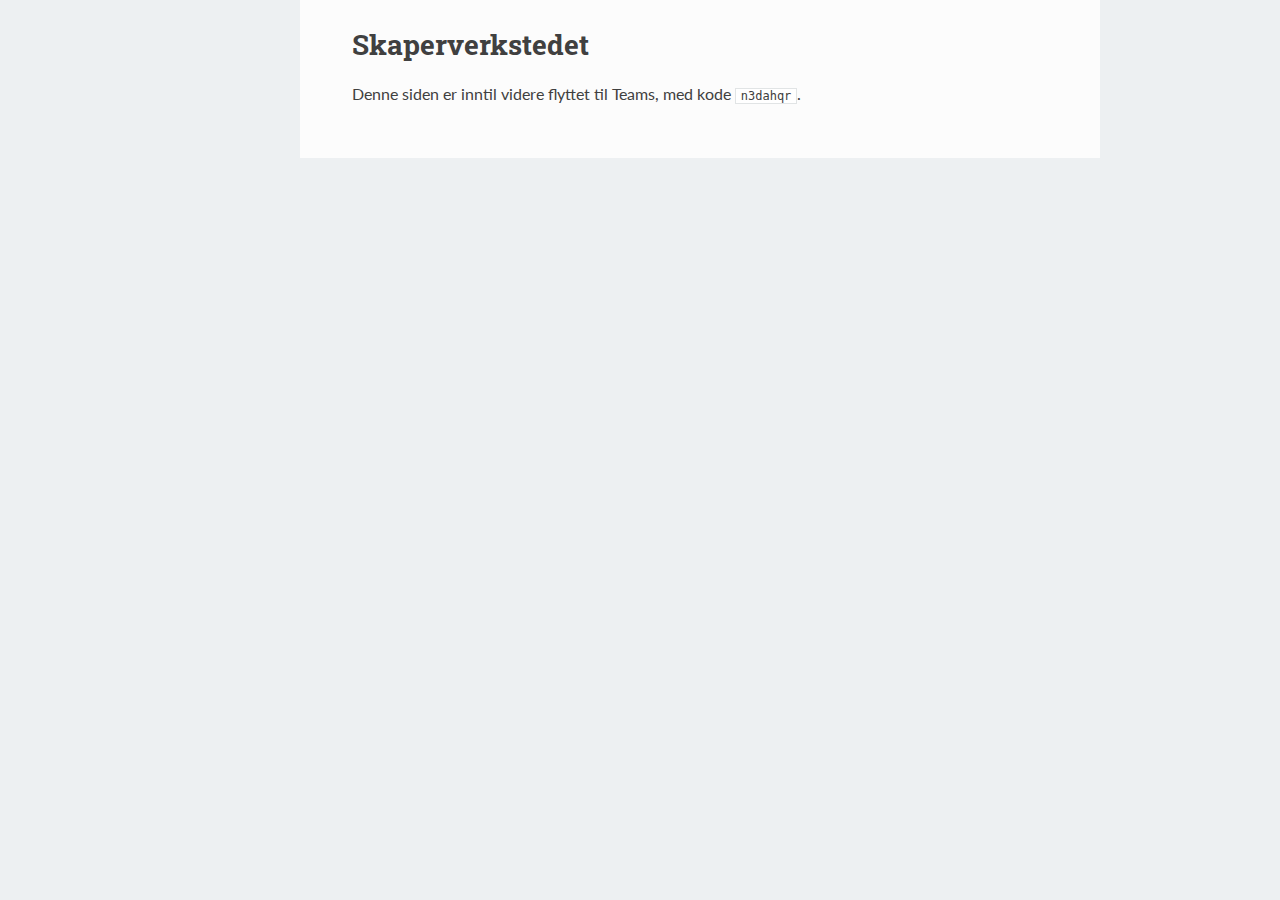
==== commit 6ef26f10: "Lagt ut disclaimer om at den er flyttet." ====
--- a/index.html
+++ b/index.html
@@ -3,7 +3,7 @@
 "http://www.w3.org/TR/xhtml1/DTD/xhtml1-strict.dtd">
 <html xmlns="http://www.w3.org/1999/xhtml" lang="no" xml:lang="no">
 <head>
-<!-- 2020-01-23 Thu 13:47 -->
+<!-- 2020-05-13 Wed 06:47 -->
 <meta http-equiv="Content-Type" content="text/html;charset=utf-8" />
 <meta name="viewport" content="width=device-width, initial-scale=1" />
 <title>Skaperverkstedet</title>
@@ -20,7 +20,7 @@
 @licstart  The following is the entire license notice for the
 JavaScript code in this tag.
 
-Copyright (C) 2012-2019 Free Software Foundation, Inc.
+Copyright (C) 2012-2020 Free Software Foundation, Inc.
 
 The JavaScript code in this tag is free software: you can
 redistribute it and/or modify it under the terms of the GNU
@@ -65,241 +65,9 @@
 <body>
 <div id="content">
 <h1 class="title">Skaperverkstedet</h1>
-<div id="table-of-contents">
-<h2>Innhold</h2>
-<div id="text-table-of-contents">
-<ul>
-<li><a href="#org214b7c9">Timeplan og kontakt</a></li>
-<li><a href="#org1726620">Maskinpark</a>
-<ul>
-<li><a href="#org9ca3514">Laserkutter</a></li>
-<li><a href="#org887bd90">3D-printere</a></li>
-<li><a href="#org0c48d75">Vinylkutter</a></li>
-</ul>
-</li>
-<li><a href="#org41377e3">Programvare og nettressurser</a>
-<ul>
-<li><a href="#orgd3589e2">Inkscape</a></li>
-<li><a href="#orgb31700e">TinkerCAD</a></li>
-</ul>
-</li>
-</ul>
-</div>
-</div>
-
-<div id="outline-container-org214b7c9" class="outline-2">
-<h2 id="org214b7c9">Timeplan og kontakt</h2>
-<div class="outline-text-2" id="text-org214b7c9">
-<table border="2" cellspacing="0" cellpadding="6" rules="groups" frame="hsides">
-
-
-<colgroup>
-<col  class="org-right" />
-
-<col  class="org-left" />
-
-<col  class="org-left" />
-
-<col  class="org-left" />
-
-<col  class="org-left" />
-
-<col  class="org-left" />
-</colgroup>
-<thead>
-<tr>
-<th scope="col" class="org-right">Tid</th>
-<th scope="col" class="org-left">Mandag</th>
-<th scope="col" class="org-left">Tirsdag</th>
-<th scope="col" class="org-left">Onsdag</th>
-<th scope="col" class="org-left">Torsdag</th>
-<th scope="col" class="org-left">Fredag</th>
-</tr>
-</thead>
-<tbody>
-<tr>
-<td class="org-right">8:15</td>
-<td class="org-left">&#xa0;</td>
-<td class="org-left">Stengt</td>
-<td class="org-left">&#xa0;</td>
-<td class="org-left">&#xa0;</td>
-<td class="org-left">Stengt</td>
-</tr>
-
-<tr>
-<td class="org-right">10:00</td>
-<td class="org-left">&#xa0;</td>
-<td class="org-left">&#xa0;</td>
-<td class="org-left">&#xa0;</td>
-<td class="org-left">&#xa0;</td>
-<td class="org-left">Stengt</td>
-</tr>
-
-<tr>
-<td class="org-right">Langfri</td>
-<td class="org-left">&#xa0;</td>
-<td class="org-left">&#xa0;</td>
-<td class="org-left">Midttimeaktivitet</td>
-<td class="org-left">&#xa0;</td>
-<td class="org-left">Stengt</td>
-</tr>
-
-<tr>
-<td class="org-right">12:15</td>
-<td class="org-left">&#xa0;</td>
-<td class="org-left">&#xa0;</td>
-<td class="org-left">Midttimeaktivitet</td>
-<td class="org-left">&#xa0;</td>
-<td class="org-left">Stengt</td>
-</tr>
-
-<tr>
-<td class="org-right">14:00</td>
-<td class="org-left">&#xa0;</td>
-<td class="org-left">&#xa0;</td>
-<td class="org-left">&#xa0;</td>
-<td class="org-left">&#xa0;</td>
-<td class="org-left">Stengt</td>
-</tr>
-</tbody>
-</table>
-
 <p>
-Der det ikke står eksplesitt stengt, er det åpent.
+Denne siden er inntil videre flyttet til Teams, med kode <code>n3dahqr</code>.
 </p>
-
-<p>
-Trenger du å komme inn når døra er låst. Ta kontakt på telefon &#x2026; <i>kommer</i>.
-</p>
-</div>
-</div>
-
-
-
-<div id="outline-container-org1726620" class="outline-2">
-<h2 id="org1726620">Maskinpark</h2>
-<div class="outline-text-2" id="text-org1726620">
-</div>
-<div id="outline-container-org9ca3514" class="outline-3">
-<h3 id="org9ca3514">Laserkutter</h3>
-<div class="outline-text-3" id="text-org9ca3514">
-<p>
-Vi har en laserkutter av typen <a href="https://www.epiloglaser.no/lasermaskiner/zing-engraver-cutter/">Epilog zing 16</a>.
-</p>
-
-<p>
-<b>Huskeliste:</b>
-</p>
-<ul class="org-ul">
-<li>Behov for vedlikehold?</li>
-<li>Linjetykkelse</li>
-<li>Filformat</li>
-<li>Plassering av «hjemposisjon»</li>
-<li>Behov for vedlikehold?</li>
-</ul>
-</div>
-
-<div id="outline-container-orga414121" class="outline-4">
-<h4 id="orga414121">Linjetykkelse</h4>
-<div class="outline-text-4" id="text-orga414121">
-<p>
-Om du ønsker å skjære ut en linje i tegningen din, bør denne være med tykkelse 0,01 mm og helt svart med null gjennomsiktighet.
-</p>
-</div>
-</div>
-
-<div id="outline-container-org9057ae6" class="outline-4">
-<h4 id="org9057ae6">Filformat og programvare</h4>
-<div class="outline-text-4" id="text-org9057ae6">
-<p>
-Forklaringene på denne siden tar utgangspunkt at du har lagret som <code>pdf</code>-filer. Disse kan du få laget i programmer som Inkscape, Illustrator eller Powerpoint.
-</p>
-</div>
-</div>
-
-<div id="outline-container-org77de537" class="outline-4">
-<h4 id="org77de537"><span class="todo TODO">TODO</span> Vedlikehold</h4>
-</div>
-
-<div id="outline-container-orgc8dcb5a" class="outline-4">
-<h4 id="orgc8dcb5a">Synkroniseringsmappe</h4>
-<div class="outline-text-4" id="text-orgc8dcb5a">
-<p>
-<a href="https://udeoslokommuneno.sharepoint.com/:f:/r/sites/evg-gr-skaperverksted/Delte%2520dokumenter/Laserkutter?csf=1&amp;e=eh0GbE">Sharepoint-mappe</a>
-</p>
-
-<p>
-Navngi filene dine med <code>elevkode_beskrivendenavn.pdf</code>. Hvis jeg (tabaa004) skal laste opp <code>midiboks</code> blir altså filnavnet <code>tabaa004_midiboks.pdf</code>.
-</p>
-
-<p>
-<b>Merk</b> Ikke slett filene når du har skrevet ut. De arkiveres på en fast måte. Om du er ute etter en fil du har jobbet med tidligere, si fra.
-</p>
-</div>
-</div>
-
-<div id="outline-container-org6ac4169" class="outline-4">
-<h4 id="org6ac4169"><span class="todo TODO">TODO</span> Videobeskrivelse</h4>
-</div>
-</div>
-
-<div id="outline-container-org887bd90" class="outline-3">
-<h3 id="org887bd90">3D-printere</h3>
-<div class="outline-text-3" id="text-org887bd90">
-</div>
-<div id="outline-container-org679371f" class="outline-4">
-<h4 id="org679371f">Synkroniseringsmappe</h4>
-<div class="outline-text-4" id="text-org679371f">
-<p>
-<a href="https://udeoslokommuneno.sharepoint.com/:f:/r/sites/evg-gr-skaperverksted/Delte%2520dokumenter/3D-printer?csf=1&amp;e=wou7Vf">Sharepoint-mappe</a>
-</p>
-</div>
-</div>
-</div>
-
-
-
-<div id="outline-container-org0c48d75" class="outline-3">
-<h3 id="org0c48d75">Vinylkutter</h3>
-<div class="outline-text-3" id="text-org0c48d75">
-</div>
-<div id="outline-container-org607dc09" class="outline-4">
-<h4 id="org607dc09">Synkroniseringsmappe</h4>
-<div class="outline-text-4" id="text-org607dc09">
-<p>
-<a href="https://udeoslokommuneno.sharepoint.com/:f:/r/sites/evg-gr-skaperverksted/Delte%2520dokumenter/Plotter?csf=1&amp;e=KYlrlo">Sharepoint-mappe</a>
-</p>
-</div>
-</div>
-</div>
-</div>
-<div id="outline-container-org41377e3" class="outline-2">
-<h2 id="org41377e3">Programvare og nettressurser</h2>
-<div class="outline-text-2" id="text-org41377e3">
-</div>
-<div id="outline-container-orgd3589e2" class="outline-3">
-<h3 id="orgd3589e2">Inkscape</h3>
-<div class="outline-text-3" id="text-orgd3589e2">
-<dl class="org-dl">
-<dt>nedlasting</dt><dd><a href="https://inkscape.org/release/">https://inkscape.org/release/</a></dd>
-<dt>lisens</dt><dd><a href="https://www.gnu.org/licenses/old-licenses/gpl-2.0.en.html">GPL-2.0</a></dd>
-</dl>
-
-<p>
-Spesielt egnet for design av todimensjonal vektorgrafikk.
-</p>
-</div>
-</div>
-
-<div id="outline-container-orgb31700e" class="outline-3">
-<h3 id="orgb31700e">TinkerCAD</h3>
-<div class="outline-text-3" id="text-orgb31700e">
-<dl class="org-dl">
-<dt>nettside</dt><dd><a href="https://tinkercad.com">https://tinkercad.com</a></dd>
-</dl>
-</div>
-</div>
-</div>
 </div>
 </body>
 </html>
--- a/css/readtheorg.css
+++ b/css/readtheorg.css
@@ -338,8 +338,9 @@
     color:#404040;
     font-size: 12px;
     line-height: 1.5;
-    margin-bottom:24px;
-    padding:12px;
+    margin-bottom: 24px;
+    padding: 12px;
+    overflow: auto;
 }
 
 table{
